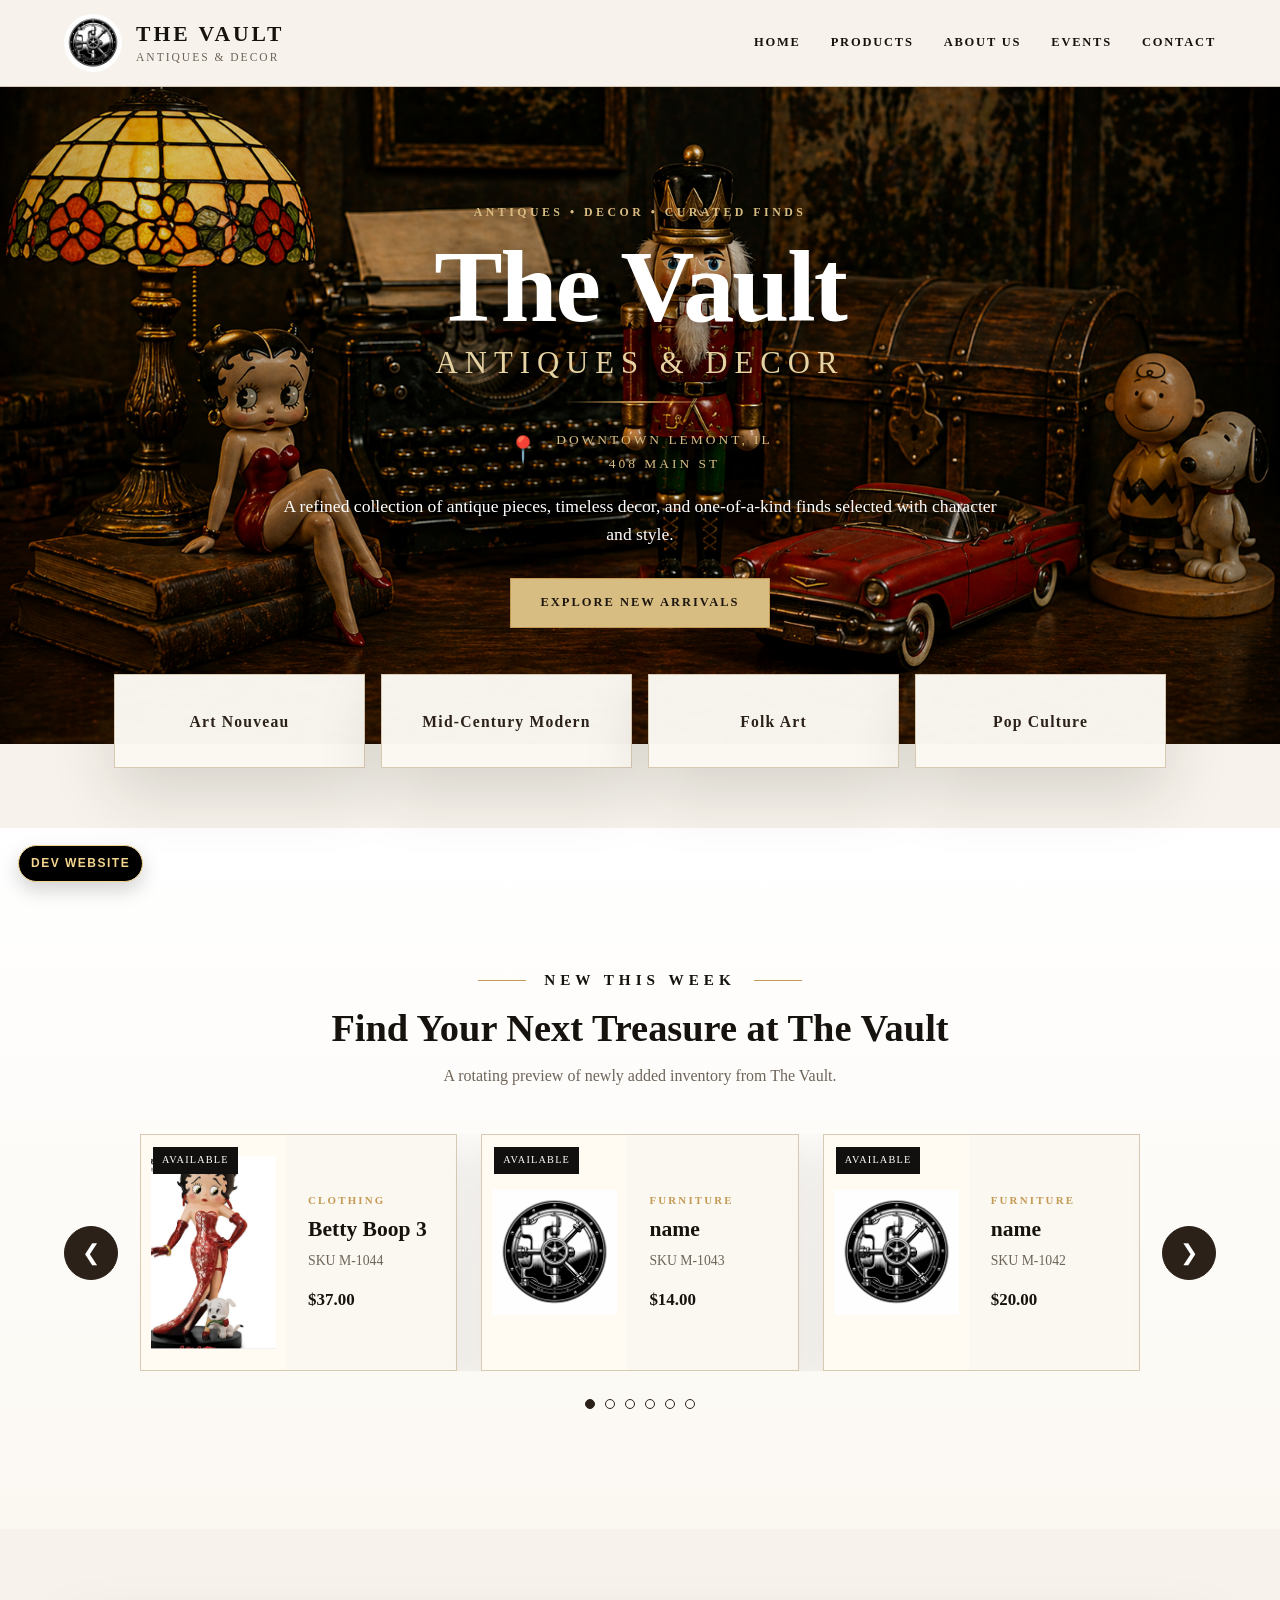
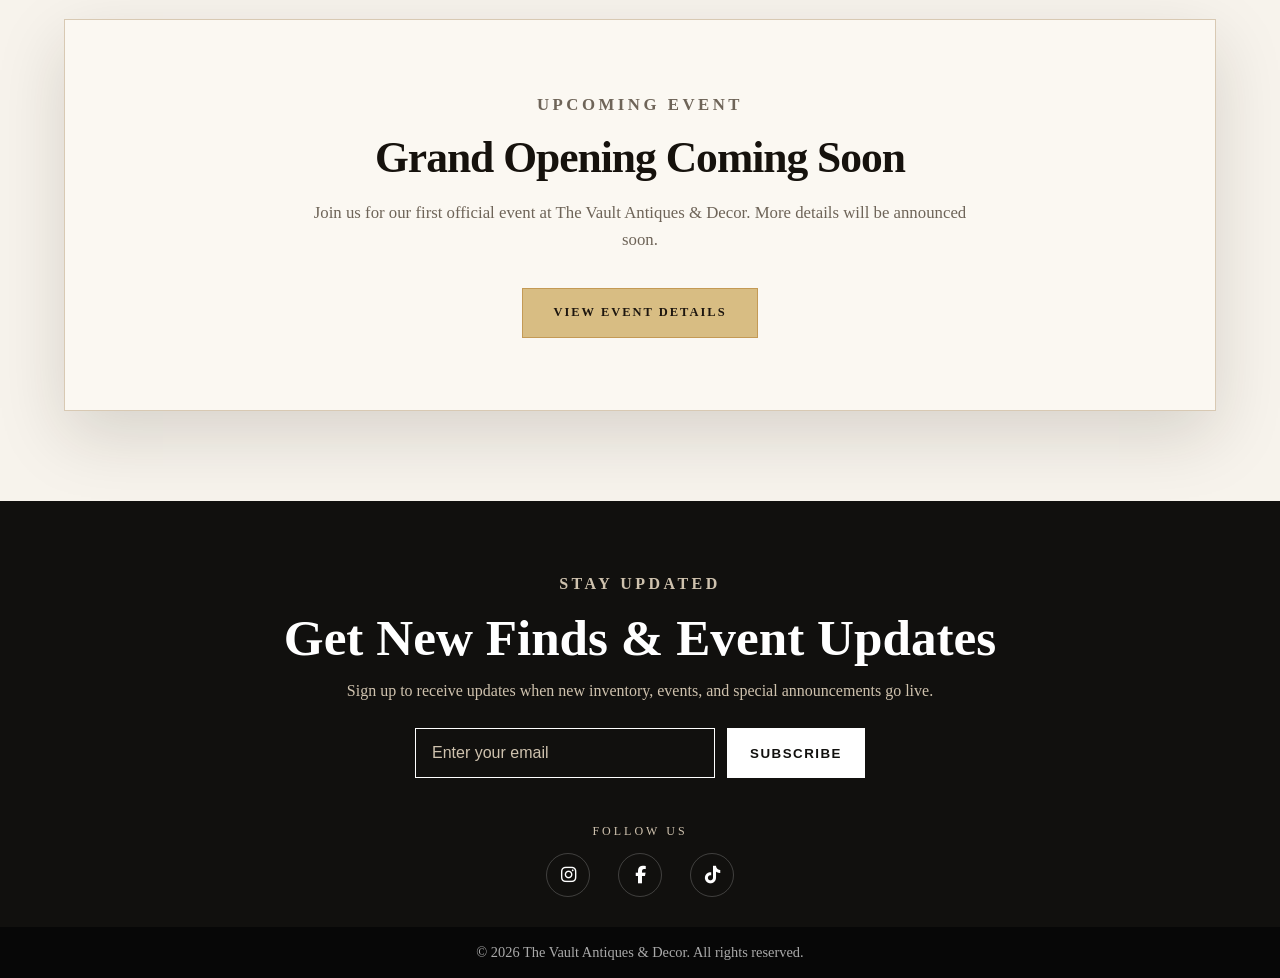
==== index.html @ 5ae84eb8 "Add inventory-powered homepage carousel" ====
<!DOCTYPE html>
<html lang="en">
<head>
  <meta charset="UTF-8" />
  <meta name="viewport" content="width=device-width, initial-scale=1.0" />

  <title>The Vault Antiques & Decor</title>

  <!-- Main stylesheet -->
  <link rel="stylesheet" href="styles.css" />
  <link rel="stylesheet" href="https://cdnjs.cloudflare.com/ajax/libs/font-awesome/6.5.0/css/all.min.css">
</head>

<body>

  <!-- =====================================================
       HEADER / TOP NAVIGATION
  ====================================================== -->
  <header class="site-header">
    <nav class="navbar">

      <a href="index.html" class="brand">
        <img src="images/vault-logo.png" alt="The Vault logo" class="brand-logo" />
        <div class="brand-text">
          <span>The Vault</span>
          <small>Antiques & Decor</small>
        </div>
      </a>

<ul class="nav-links">
  <li><a href="index.html">Home</a></li>
  <li><a href="products.html">Products</a></li>
  <li><a href="about.html">About Us</a></li>
  <li><a href="events.html">Events</a></li>
  <li><a href="contact.html">Contact</a></li>
</ul>

    </nav>
  </header>


  <main>


    <!-- =====================================================
         HERO / FRONT BANNER
         Background image should be saved as:
         images/hero-antique.jpg
    ====================================================== -->
    <section class="hero">
      <div class="hero-content">

        <p class="eyebrow">Antiques &bull; Decor &bull; Curated Finds</p>

        <!-- Kept to exactly two lines -->
      <h1 class="hero-title">
  <span class="line1">The Vault</span>
  <span class="line2">Antiques&nbsp;&amp;&nbsp;Decor</span>
</h1>
<div class="lux-divider">
  <span></span>
</div>

        <div class="gold-divider">
          <span></span>
          <div class="diamond">&#9671;</div>
          <span></span>
        </div>

      <a href="https://maps.google.com/?q=408+Main+St,+Lemont,+IL+60439" 
   target="_blank" 
   class="hero-location">

  <span class="pin" aria-hidden="true">&#128205;</span>

  <div>
    <p class="location-top">Downtown Lemont, IL</p>
    <p class="location-bottom">408 Main St</p>
  </div>

</a>

        <p class="hero-text">
          A refined collection of antique pieces, timeless decor, and one-of-a-kind finds selected with character and style.
        </p>

        <a href="#new-this-week" class="primary-btn">Explore New Arrivals</a>

      </div>
    </section>


    <!-- =====================================================
         CATEGORY PREVIEW STRIP
    ====================================================== -->
   <section class="category-strip">
  <article class="category-tile">
    <span>Art Nouveau</span>
  </article>

  <article class="category-tile">
    <span>Mid-Century Modern</span>
  </article>

  <article class="category-tile">
    <span>Folk Art</span>
  </article>

  <article class="category-tile">
    <span>Pop Culture</span>
  </article>
</section>


    <!-- =====================================================
         NEW THIS WEEK / HORIZONTAL CAROUSEL
         Loads from data/inventory.json exported by The Vault inventory system.
    ====================================================== -->
    <section id="new-this-week" class="carousel-section">

      <div class="section-heading">
        <div class="mini-divider">
          <span></span>
          <p>New This Week</p>
          <span></span>
        </div>

        <h2>Find Your Next Treasure at The Vault</h2>

        <p>
          A rotating preview of newly added inventory from The Vault.
        </p>
      </div>

      <div class="carousel-shell">

        <button class="carousel-arrow" id="prevItem" aria-label="Previous items">
          &#10094;
        </button>

        <div class="carousel-window">
          <div class="carousel-track" id="carouselTrack">
            <!-- Product cards are loaded from data/inventory.json by script.js -->
          </div>
        </div>

        <button class="carousel-arrow" id="nextItem" aria-label="Next items">
          &#10095;
        </button>

      </div>

      <div class="carousel-dots" id="carouselDots" aria-label="Carousel navigation"></div>

    </section>

<!-- =====================================================
     EVENTS SECTION
===================================================== -->
<section id="events" class="events-section">
  <div class="event-card">
    <p class="eyebrow">Upcoming Event</p>

    <h2>Grand Opening Coming Soon</h2>

    <p>
      Join us for our first official event at The Vault Antiques & Decor. More details will be announced soon.
    </p>

    <a href="events.html" class="secondary-btn">View Event Details</a>
  </div>
</section>


<!-- =====================================================
     SUBSCRIBE SECTION
===================================================== -->
<section id="subscribe" class="subscribe-section">
  <div class="subscribe-box">

    <p class="eyebrow">Stay Updated</p>

    <h2>Get New Finds & Event Updates</h2>

    <p>
      Sign up to receive updates when new inventory, events, and special announcements go live.
    </p>

    <form class="signup-form">
      <input type="email" placeholder="Enter your email" aria-label="Email address" />
      <button type="submit">Subscribe</button>
    </form>

    <!-- SOCIAL SECTION -->
   <div class="social-follow">
  <p class="social-label">Follow Us</p>

  <div class="social-links">
    <a href="#" aria-label="Instagram"><i class="fab fa-instagram"></i></a>
    <a href="#" aria-label="Facebook"><i class="fab fa-facebook-f"></i></a>
    <a href="#" aria-label="TikTok"><i class="fab fa-tiktok"></i></a>
  </div>
</div>

  </div>
</section>

</main>


<!-- =====================================================
     FOOTER
===================================================== -->
<footer class="site-footer">
  <p>&copy; 2026 The Vault Antiques & Decor. All rights reserved.</p>
</footer>


  <!-- Main carousel script -->
  <script src="script.js"></script>

</body>
</html>
---- styles.css ----
/* =========================================================
   THE VAULT ANTIQUES & DECOR
   MAIN WEBSITE STYLES

   File name must be:
   styles.css

   Required images:
   - images/hero-antique.jpg
   - images/vault-logo.png
========================================================= */

/* =========================================================
   1. GLOBAL RESET + BASE STYLES
========================================================= */

* {
  box-sizing: border-box;
  margin: 0;
  padding: 0;
}

html {
  scroll-behavior: smooth;
}

body {
  font-family: Georgia, "Times New Roman", serif;
  background: #f7f3ec;
  color: #16120d;
  line-height: 1.6;
}

a {
  color: inherit;
  text-decoration: none;
}

img {
  max-width: 100%;
  display: block;
}

/* =========================================================
   2. COLOR SYSTEM + REUSABLE STYLES
========================================================= */

:root {
  --cream: #f7f3ec;
  --soft-cream: #fbf8f2;
  --warm-white: #fffaf2;
  --dark: #11100e;
  --brown: #2b2119;
  --brown-soft: #3a2a1d;
  --gold: #c49a55;
  --muted-gold: #d8bd83;
  --light-gold: #e6d3a3;
  --border: #d8c9b3;
  --text-muted: #6e6458;
  --shadow-soft: 0 14px 35px rgba(34, 24, 15, 0.10);
  --shadow-luxury: 0 24px 65px rgba(34, 24, 15, 0.15);
  --section-padding: 104px 5%;
}

.eyebrow {
  text-transform: uppercase;
  letter-spacing: 3.5px;
  font-size: 0.74rem;
  color: var(--muted-gold);
  font-weight: 700;
}

.primary-btn,
.secondary-btn {
  display: inline-block;
  border: 1px solid var(--gold);
  background: var(--muted-gold);
  color: #1d160f;
  padding: 14px 30px;
  text-transform: uppercase;
  letter-spacing: 2px;
  font-size: 0.78rem;
  font-weight: 700;
  transition: background 0.25s ease, color 0.25s ease, transform 0.25s ease, box-shadow 0.25s ease;
}

.primary-btn:hover,
.secondary-btn:hover {
  background: transparent;
  color: var(--muted-gold);
  transform: translateY(-2px);
  box-shadow: 0 12px 28px rgba(0, 0, 0, 0.18);
}

/* =========================================================
   3. HEADER / NAVIGATION
========================================================= */

.site-header {
  position: sticky;
  top: 0;
  z-index: 100;
  background: rgba(247, 243, 236, 0.95);
  border-bottom: 1px solid var(--border);
  backdrop-filter: blur(10px);
}

.navbar {
  max-width: 1280px;
  margin: 0 auto;
  padding: 14px 5%;
  display: flex;
  align-items: center;
  justify-content: space-between;
  gap: 28px;
}

.brand {
  display: flex;
  align-items: center;
  gap: 14px;
}

.brand-logo {
  width: 58px;
  height: 58px;
  object-fit: contain;
  border-radius: 50%;
}

.brand-text {
  display: flex;
  flex-direction: column;
  line-height: 1.1;
  text-transform: uppercase;
}

.brand-text span {
  font-size: 1.35rem;
  letter-spacing: 3px;
  font-weight: 700;
}

.brand-text small {
  margin-top: 4px;
  font-size: 0.72rem;
  letter-spacing: 2px;
  color: var(--text-muted);
}

.nav-links {
  display: flex;
  align-items: center;
  gap: 30px;
  list-style: none;
  text-transform: uppercase;
  letter-spacing: 1.8px;
  font-size: 0.78rem;
  font-weight: 700;
}

.nav-links a {
  position: relative;
  padding-bottom: 6px;
}

.nav-links a::after {
  content: "";
  position: absolute;
  left: 0;
  bottom: 0;
  width: 0%;
  height: 2px;
  background: var(--gold);
  transition: width 0.25s ease;
}

.nav-links a:hover::after,
.nav-links .active-link::after {
  width: 100%;
}

/* =========================================================
   4. HERO / FRONT BANNER
========================================================= */

.hero {
  min-height: 640px;
  display: flex;
  align-items: center;
  justify-content: center;
  padding: 92px 6%;
  position: relative;
  text-align: center;
  overflow: hidden;
  background-image: url("images/hero-antique.jpg");
  background-size: cover;
  background-position: center;
}

.hero::before {
  content: "";
  position: absolute;
  inset: 0;
  background: radial-gradient(circle at center, rgba(0, 0, 0, 0.04), rgba(0, 0, 0, 0.22));
  pointer-events: none;
}

.hero::after {
  content: "";
  position: absolute;
  inset: -12px;
  background-image: inherit;
  background-size: cover;
  background-position: center;
  z-index: -1;
  animation: luxuryHeroZoom 18s ease-in-out infinite alternate;
}

.hero-content {
  position: relative;
  z-index: 2;
  max-width: 900px;
  margin: 0 auto;
  padding: 24px;
  animation: fadeUp 0.85s ease both;
}

.hero-title {
  text-align: center;
  color: #fff;
  line-height: 1;
  margin: 14px 0 0;
}

.hero-title .line1 {
  display: block;
  font-size: clamp(4rem, 8vw, 7.2rem);
  font-weight: 700;
  letter-spacing: -2px;
  text-shadow: 0 8px 30px rgba(0, 0, 0, 0.68);
}

.hero-title .line2 {
  display: block;
  margin-top: 10px;
  color: var(--light-gold);
  font-size: clamp(1.2rem, 2.4vw, 2rem);
  font-weight: 400;
  letter-spacing: 7px;
  text-transform: uppercase;
  white-space: nowrap;
  text-shadow: 0 6px 22px rgba(0, 0, 0, 0.65);
}

.lux-divider {
  width: 155px;
  margin: 22px auto 24px;
}

.lux-divider span {
  display: block;
  height: 2px;
  background: linear-gradient(to right, transparent, var(--gold), transparent);
}

.gold-divider {
  display: none;
}

.hero-location {
  display: inline-flex;
  align-items: center;
  justify-content: center;
  gap: 14px;
  margin-bottom: 18px;
  color: #fff;
  text-transform: uppercase;
  letter-spacing: 3px;
  text-shadow: 0 4px 18px rgba(0, 0, 0, 0.65);
}

.location-icon {
  color: var(--muted-gold);
  font-size: 1.7rem;
}

.hero-location strong {
  display: block;
  font-size: 1.02rem;
}

.hero-location p {
  color: var(--muted-gold);
  font-size: 0.84rem;
  margin-top: 2px;
}

.hero-text {
  max-width: 720px;
  margin: 18px auto 30px;
  color: #fff;
  font-size: 1.1rem;
  text-shadow: 0 4px 18px rgba(0, 0, 0, 0.72);
}
/* =========================================================
   HERO LOCATION (CLICKABLE)
========================================================= */

.hero-location {
  display: flex;
  align-items: center;
  justify-content: center;
  gap: 14px;
  margin-top: 18px;
  text-decoration: none;
}

.hero-location .pin {
  font-size: 1.6rem;
  transition: transform 0.25s ease;
}

.location-top {
  font-size: 0.8rem;
  letter-spacing: 3px;
  text-transform: uppercase;
  color: #fff;
}

.location-bottom {
  font-size: 1rem;
  letter-spacing: 3px;
  color: var(--gold);
}

/* subtle premium hover */
.hero-location:hover .pin {
  transform: scale(1.15);
}

.hero-location:hover .location-bottom {
  color: #fff;
}
/* =========================================================
   5. HOMEPAGE CATEGORY STRIP
========================================================= */

.category-strip {
  max-width: 1180px;
  margin: -70px auto 60px;
  position: relative;
  z-index: 5;
  padding: 0 5%;
  display: grid;
  grid-template-columns: repeat(4, 1fr);
  gap: 16px;
}

.category-tile {
  min-height: 94px;
  padding: 18px;
  background: rgba(251, 248, 242, 0.98);
  border: 1px solid var(--border);
  box-shadow: var(--shadow-luxury);
  display: flex;
  align-items: center;
  justify-content: center;
  transition: transform 0.25s ease, box-shadow 0.25s ease, border-color 0.25s ease;
}

.category-tile:hover {
  transform: translateY(-5px);
  box-shadow: 0 30px 70px rgba(34, 24, 15, 0.18);
  border-color: var(--gold);
}

.category-tile span {
  color: var(--brown);
  text-transform: none;
  letter-spacing: 1.2px;
  font-size: 0.98rem;
  font-weight: 700;
  text-align: center;
}

/* =========================================================
   6. SECTION HEADINGS
========================================================= */

.section-heading {
  max-width: 820px;
  margin: 0 auto 46px;
  text-align: center;
}

.section-heading h2 {
  font-size: clamp(2rem, 3vw, 3rem);
  line-height: 1.1;
  margin: 14px 0;
  white-space: nowrap;
}

.subscribe-box h2 {
  font-size: clamp(2.2rem, 4vw, 3.6rem);
  line-height: 1.05;
  margin: 14px 0;
}

.section-heading > p,
.event-card > p,
.subscribe-box > p {
  color: var(--text-muted);
  font-size: 1rem;
}

.mini-divider {
  display: flex;
  align-items: center;
  justify-content: center;
  gap: 18px;
  margin-bottom: 8px;
}

.mini-divider span {
  width: 48px;
  height: 1px;
  background: var(--gold);
}

.mini-divider p {
  text-transform: uppercase;
  letter-spacing: 5px;
  font-size: 0.95rem;
  font-weight: 700;
}

/* =========================================================
   7. HOMEPAGE NEW THIS WEEK CAROUSEL
========================================================= */

.carousel-section {
  padding: 140px 5% 120px;
  background: linear-gradient(180deg, #fff 0%, var(--soft-cream) 100%);
}

.carousel-shell {
  max-width: 1240px;
  margin: 0 auto;
  display: grid;
  grid-template-columns: 54px minmax(0, 1fr) 54px;
  align-items: center;
  gap: 22px;
}

.carousel-window {
  overflow: hidden;
}

.carousel-track {
  display: flex;
  gap: 24px;
  transition: transform 0.45s ease;
}

.product-card {
  min-width: calc((100% - 48px) / 3);
  display: grid;
  grid-template-columns: 46% 54%;
  background: var(--soft-cream);
  border: 1px solid var(--border);
  box-shadow: var(--shadow-soft);
  overflow: hidden;
  transition: transform 0.25s ease, box-shadow 0.25s ease, border-color 0.25s ease;
}

.product-card:hover {
  transform: translateY(-5px);
  box-shadow: var(--shadow-luxury);
  border-color: var(--gold);
}

.product-image {
  position: relative;
  min-height: 215px;
  background: #e7ded0;
  overflow: hidden;
}

.product-image img {
  width: 100%;
  height: 100%;
  object-fit: cover;
  transition: transform 0.45s ease;
}

.product-card:hover .product-image img {
  transform: scale(1.045);
}

.status-pill {
  position: absolute;
  top: 12px;
  left: 12px;
  background: var(--dark);
  color: #fff;
  padding: 5px 9px;
  font-size: 0.64rem;
  text-transform: uppercase;
  letter-spacing: 1.2px;
}

.status-pill.sold {
  background: #7d1f1f;
}

.product-info {
  padding: 22px;
  display: flex;
  flex-direction: column;
  justify-content: center;
}

.product-category {
  color: var(--gold);
  text-transform: uppercase;
  letter-spacing: 2.2px;
  font-size: 0.68rem;
  font-weight: 700;
  margin-bottom: 8px;
}

.product-info h3 {
  font-size: 1.35rem;
  line-height: 1.18;
  margin-bottom: 8px;
}

.product-date {
  color: var(--text-muted);
  font-size: 0.86rem;
  margin-bottom: 14px;
}

.product-price {
  font-size: 1.06rem;
  font-weight: 700;
}

.carousel-arrow {
  width: 54px;
  height: 54px;
  border-radius: 50%;
  border: 1px solid var(--brown);
  background: var(--brown);
  color: #fff;
  font-size: 1.4rem;
  cursor: pointer;
  transition: background 0.25s ease, color 0.25s ease, transform 0.25s ease;
}

.carousel-arrow:hover {
  background: transparent;
  color: var(--brown);
  transform: scale(1.04);
}

.carousel-dots {
  margin-top: 28px;
  display: flex;
  justify-content: center;
  gap: 10px;
}

.carousel-dot {
  width: 10px;
  height: 10px;
  border: 1px solid var(--brown);
  border-radius: 50%;
  background: transparent;
  cursor: pointer;
}

.carousel-dot.active {
  background: var(--brown);
}

/* =========================================================
   8. EVENTS SECTION
========================================================= */

.events-section {
  padding: 90px 5%;
  background: var(--cream);
}

.event-card {
  max-width: 1280px;
  margin: 0 auto;
  padding: 72px 8%;
  background: var(--soft-cream);
  border: 1px solid var(--border);
  box-shadow: var(--shadow-luxury);
  text-align: center;
}

.event-card h2 {
  max-width: none;
  margin: 16px auto 20px;
  font-size: clamp(2.4rem, 3.4vw, 4rem);
  line-height: 1.05;
  letter-spacing: -1px;
  white-space: nowrap;
}

.event-card p {
  max-width: 680px;
  margin: 0 auto;
  color: var(--text-muted);
  font-size: 1.05rem;
}

.event-card .secondary-btn {
  margin-top: 34px;
}

/* =========================================================
   9. SUBSCRIBE SECTION
========================================================= */

.subscribe-section {
  padding: 70px 5% 30px;
  background: var(--dark);
  color: #fff;
  text-align: center;
}

.subscribe-box {
  max-width: 900px;
  margin: 0 auto;
}

.subscribe-box .eyebrow,
.subscribe-box p {
  color: #cfc2ae;
}

.signup-form {
  margin-top: 24px;
  display: flex;
  justify-content: center;
  gap: 12px;
}

.signup-form input {
  min-width: 300px;
  padding: 15px 16px;
  border: 1px solid #fff;
  background: transparent;
  color: #fff;
  font-size: 1rem;
}

.signup-form input::placeholder {
  color: #cfc2ae;
}

.signup-form button {
  border: 1px solid #fff;
  background: #fff;
  color: var(--dark);
  padding: 15px 22px;
  text-transform: uppercase;
  letter-spacing: 1.5px;
  font-weight: 700;
  cursor: pointer;
  transition: background 0.25s ease, color 0.25s ease, transform 0.25s ease;
}

.signup-form button:hover {
  background: transparent;
  color: #fff;
  transform: translateY(-2px);
}

/* =========================================================
   10. SOCIAL FOLLOW SECTION
========================================================= */

.social-follow {
  margin-top: 28px;
  padding-top: 16px;
}

.social-label {
  text-transform: uppercase;
  letter-spacing: 3px;
  font-size: 0.75rem;
  color: #cfc2ae;
  margin-bottom: 12px;
}

.social-links {
  display: flex;
  justify-content: center;
  gap: 28px;
}

.social-links a {
  width: 44px;
  height: 44px;
  border: 1px solid rgba(255,255,255,0.2);
  border-radius: 50%;
  display: flex;
  align-items: center;
  justify-content: center;
  color: #fff;
  font-size: 1.1rem;
  transition: all 0.3s ease;
}

.social-links a:hover {
  border-color: var(--gold);
  color: var(--muted-gold);
  transform: translateY(-3px);
  box-shadow: 0 8px 20px rgba(0,0,0,0.3);
}

/* =========================================================
   11. FOOTER
========================================================= */

.site-footer {
  padding: 14px 5%;
  background: #070707;
  color: #aaa;
  text-align: center;
  font-size: 0.9rem;
}

/* =========================================================
   12. CONTACT PAGE
========================================================= */

.contact-section {
  max-width: 800px;
  margin: 0 auto;
  padding: 100px 5%;
  text-align: center;
}

.contact-section h1 {
  margin-bottom: 20px;
}

/* =========================================================
   13. PRODUCTS PAGE - HERO
========================================================= */

.products-hero {
  max-width: 1100px;
  margin: 0 auto;
  padding: 80px 5% 30px;
  text-align: center;
}

.products-hero h1 {
  font-size: clamp(2.8rem, 4vw, 4.5rem);
}

.products-hero p {
  color: var(--text-muted);
  margin-top: 10px;
}

/* =========================================================
   14. PRODUCTS PAGE - SIDEBAR + RESULTS LAYOUT
========================================================= */

.products-shop-layout {
  max-width: 1320px;
  margin: 0 auto;
  padding: 34px 5% 105px;
  display: grid;
  grid-template-columns: 280px minmax(0, 1fr);
  gap: 58px;
  align-items: start;
}

.products-sidebar {
  position: sticky;
  top: 116px;
}

.filter-panel {
  background: var(--soft-cream);
  border: 1px solid var(--border);
  border-top: 4px solid var(--gold);
  box-shadow: var(--shadow-soft);
  padding: 30px 30px 34px;
}

.filter-panel h2 {
  font-size: 1.6rem;
  letter-spacing: -0.5px;
  margin-bottom: 30px;
}

.filter-group {
  border-top: 1px solid var(--border);
  padding-top: 24px;
  margin-top: 24px;
  display: flex;
  flex-direction: column;
  gap: 11px;
}

.filter-group:first-of-type {
  border-top: none;
  padding-top: 0;
  margin-top: 0;
}

.filter-group h3 {
  font-size: 0.82rem;
  text-transform: uppercase;
  letter-spacing: 2px;
  margin-bottom: 14px;
  color: var(--gold);
}

.checkbox-list {
  display: flex;
  flex-direction: column;
  gap: 10px;
}

.filter-group label {
  font-size: 0.92rem;
  line-height: 1.35;
  color: var(--brown);
  cursor: pointer;
  display: flex;
  align-items: center;
  gap: 9px;
  padding: 3px 0;
  transition: color 0.2s ease, transform 0.2s ease;
}

.filter-group label:hover {
  color: var(--gold);
  transform: translateX(3px);
}

.filter-group input[type="checkbox"] {
  accent-color: var(--brown);
}

.products-results-header {
  margin-bottom: 34px;
}

.products-results-header h2 {
  font-size: clamp(2rem, 3vw, 3.2rem);
  line-height: 1.05;
}

/* =========================================================
   15. PRODUCTS PAGE - CATALOG CARDS
========================================================= */

.products-results .products-grid {
  max-width: none;
  margin: 0;
  padding: 0;
  display: grid;
  grid-template-columns: repeat(3, minmax(0, 1fr));
  gap: 30px;
  align-items: start;
}

.catalog-card {
  background: var(--warm-white);
  border: 1px solid var(--border);
  box-shadow: var(--shadow-soft);
  overflow: hidden;
  height: auto;
  min-height: 0;
  align-self: start;
  transition: transform 0.25s ease, box-shadow 0.25s ease, border-color 0.25s ease;
}

.catalog-card:hover {
  transform: translateY(-5px);
  box-shadow: var(--shadow-luxury);
  border-color: var(--gold);
}

.catalog-card img {
  width: 100%;
  height: 260px;
  object-fit: contain;
  object-position: center;
  background: #fffaf2;
}

.catalog-card-content {
  padding: 18px 20px 20px;
}

.catalog-category {
  color: var(--gold);
  text-transform: uppercase;
  letter-spacing: 2px;
  font-size: 0.68rem;
  font-weight: 700;
  margin-bottom: 8px;
}

.catalog-card h3 {
  font-size: 1.2rem;
  line-height: 1.15;
  margin-bottom: 8px;
}

.catalog-condition {
  color: var(--text-muted);
  font-size: 0.88rem;
  margin-bottom: 6px;
}

.catalog-price {
  margin-top: 6px;
  font-size: 1rem;
  font-weight: 700;
}
.catalog-card {
  display: flex;
  flex-direction: column;
  height: 100%;
}

.catalog-card img {
  width: 100%;
  height: 260px;
  object-fit: contain;
  object-position: center;
  background: #fffaf2;
  padding: 10px;
}

.catalog-card-content {
  display: flex;
  flex-direction: column;
  flex-grow: 1;
}
/* =========================================================
   16. PRODUCTS PAGE - PAGINATION
========================================================= */

.product-pagination {
  margin-top: 52px;
  margin-bottom: 10px;
  display: flex;
  justify-content: center;
  align-items: center;
  gap: 10px;
}

.pagination-btn,
.pagination-number {
  border: 1px solid var(--border);
  background: var(--soft-cream);
  color: var(--brown);
  padding: 11px 15px;
  cursor: pointer;
  font-size: 0.78rem;
  letter-spacing: 1px;
  text-transform: uppercase;
  transition: 0.25s ease;
}

.pagination-number {
  min-width: 42px;
}

.pagination-btn:hover,
.pagination-number:hover,
.pagination-number.active {
  background: var(--brown);
  color: #fff;
  border-color: var(--brown);
}

/* =========================================================
   17. ANIMATIONS
========================================================= */

@keyframes fadeUp {
  from {
    opacity: 0;
    transform: translateY(18px);
  }
  to {
    opacity: 1;
    transform: translateY(0);
  }
}

@keyframes luxuryHeroZoom {
  from {
    transform: scale(1);
  }
  to {
    transform: scale(1.035);
  }
}

/* =========================================================
   18. RESPONSIVE DESIGN
========================================================= */

@media (max-width: 1050px) {
  .product-card {
    min-width: calc((100% - 24px) / 2);
  }

  .nav-links {
    gap: 20px;
  }

  .products-results .products-grid {
    grid-template-columns: repeat(2, minmax(0, 1fr));
  }
}

@media (max-width: 900px) {
  .products-shop-layout {
    grid-template-columns: 1fr;
  }

  .products-sidebar {
    position: static;
  }
}

@media (max-width: 820px) {
  .navbar {
    flex-direction: column;
  }

  .nav-links {
    justify-content: center;
    flex-wrap: wrap;
  }

  .hero {
    min-height: 580px;
    padding: 76px 5%;
  }

  .hero-title .line1 {
    font-size: clamp(3.4rem, 11vw, 5.5rem);
  }

  .hero-title .line2 {
    font-size: clamp(1rem, 3.2vw, 1.5rem);
    letter-spacing: 4px;
  }

  .category-strip {
    grid-template-columns: repeat(2, 1fr);
    margin-top: -38px;
  }

  .carousel-shell {
    grid-template-columns: 1fr;
  }

  .carousel-arrow {
    margin: 0 auto;
  }

  .product-card {
    min-width: 100%;
  }

  .signup-form {
    flex-direction: column;
  }

  .signup-form input,
  .signup-form button {
    width: 100%;
  }

  .event-card h2,
  .event-card p {
    padding: 0 28px;
  }
}

@media (max-width: 620px) {
  .products-results .products-grid {
    grid-template-columns: 1fr;
  }
}

@media (max-width: 560px) {
  .brand-text span {
    font-size: 1.05rem;
  }

  .brand-logo {
    width: 48px;
    height: 48px;
  }

  .hero {
    min-height: 540px;
  }

  .hero-title .line1 {
    font-size: clamp(3rem, 15vw, 4.4rem);
    letter-spacing: -1px;
  }

  .hero-title .line2 {
    font-size: 0.98rem;
    letter-spacing: 2.8px;
  }

  .hero-location {
    flex-direction: column;
    gap: 6px;
  }

  .category-strip {
    grid-template-columns: 1fr;
  }

  .product-card {
    grid-template-columns: 1fr;
  }

  .product-image {
    min-height: 230px;
  }
}/* =========================================================
   PRODUCTS PAGE FINAL POLISH
========================================================= */

.products-results .products-grid {
  flex: 0 0 auto;
  align-items: start;
}

.catalog-link {
  color: inherit;
  text-decoration: none;
  display: block;
}

.catalog-card {
  cursor: pointer;
}

.catalog-card img {
  aspect-ratio: 4 / 3;
  height: auto;
  object-fit: cover;
  transition: transform 0.4s ease;
}

.catalog-card:hover {
  transform: translateY(-6px) scale(1.01);
}

.catalog-card:hover img {
  transform: scale(1.05);
}

.catalog-card-content {
  padding: 14px 18px 16px;
}

.catalog-card h3 {
  font-size: 1.1rem;
  line-height: 1.12;
  margin-bottom: 6px;
}

.catalog-category {
  font-size: 0.62rem;
  margin-bottom: 6px;
}

.catalog-condition {
  font-size: 0.82rem;
  margin-bottom: 4px;
}

.catalog-price {
  font-size: 0.95rem;
  margin-top: 4px;
}

.products-shop-layout {
  padding-bottom: 40px;
}

.product-pagination {
  margin: 20px auto 80px;
}

.results-count {
  font-size: 0.85rem;
  color: var(--text-muted);
  margin-top: 10px;
}

.filter-group label:has(input:checked) {
  color: var(--gold);
  font-weight: 700;
}
/* =========================================================
   CONTACT PAGE
========================================================= */

.contact-grid {
  display: grid;
  grid-template-columns: 1fr 1fr;
  gap: 60px;
  max-width: 1000px;
  margin: 0 auto;
}

.contact-info h2,
.contact-form h2 {
  margin-bottom: 20px;
}

.contact-info p {
  margin-bottom: 20px;
  line-height: 1.5;
}

.contact-form form {
  display: flex;
  flex-direction: column;
  gap: 14px;
}

.contact-form input,
.contact-form textarea {
  padding: 14px;
  border: 1px solid var(--border);
  font-family: inherit;
}

.contact-form button {
  padding: 14px;
  border: none;
  background: var(--brown);
  color: #fff;
  cursor: pointer;
  text-transform: uppercase;
  letter-spacing: 1px;
}

.contact-form button:hover {
  background: #000;
}

@media (max-width: 800px) {
  .contact-grid {
    grid-template-columns: 1fr;
  }
}
/* =========================================================
   ABOUT PAGE
========================================================= */

.about-story-section {
  padding: 40px 5% 90px;
}

.about-story-card {
  max-width: 1180px;
  margin: 0 auto;
  background: var(--soft-cream);
  border: 1px solid var(--border);
  box-shadow: var(--shadow-luxury);
  padding: 48px;
  overflow: hidden;
}

.about-family-photo {
  width: 42%;
  max-width: 460px;
  float: left;
  margin: 0 42px 24px 0;
  border: 1px solid var(--border);
  box-shadow: var(--shadow-soft);
}

.about-story-text h2 {
  font-size: clamp(2rem, 3vw, 3.4rem);
  line-height: 1.05;
  margin: 14px 0 22px;
}

.about-story-text p {
  color: var(--text-muted);
  margin-bottom: 18px;
}

.about-story-text strong {
  color: var(--brown);
}

.about-values-section {
  padding: 20px 5% 90px;
}

.about-values-grid {
  max-width: 1180px;
  margin: 0 auto;
  display: grid;
  grid-template-columns: repeat(3, 1fr);
  gap: 26px;
}

.about-value-card {
  background: var(--warm-white);
  border: 1px solid var(--border);
  box-shadow: var(--shadow-soft);
  padding: 34px;
}

.about-value-card h3 {
  font-size: 1.45rem;
  margin-bottom: 12px;
}

.about-value-card p {
  color: var(--text-muted);
}

.about-experience-section {
  padding: 20px 5% 100px;
}

.about-experience-box {
  max-width: 980px;
  margin: 0 auto;
  padding: 64px 7%;
  background: var(--dark);
  color: #fff;
  text-align: center;
  box-shadow: var(--shadow-luxury);
}

.about-experience-box p {
  color: #cfc2ae;
  max-width: 720px;
  margin: 0 auto 26px;
}

.about-experience-box h2 {
  font-size: clamp(2.2rem, 4vw, 3.8rem);
  line-height: 1.05;
  margin: 14px 0 22px;
}

/* ABOUT PAGE MOBILE */
@media (max-width: 820px) {
  .about-family-photo {
    float: none;
    width: 100%;
    max-width: none;
    margin: 0 0 28px;
  }

  .about-story-card {
    padding: 30px;
  }

  .about-values-grid {
    grid-template-columns: 1fr;
  }
}
/* =========================================================
   EVENTS PAGE
========================================================= */

.events-page-hero {
  position: relative;
  overflow: hidden;
  padding: 115px 5% 105px;
  text-align: center;
  background: var(--dark);
  color: #fff;
}

/* Subtle premium balloon-style background */
.events-page-hero::before {
  content: "";
  position: absolute;
  inset: 0;

  background:
    radial-gradient(circle at 20% 30%, rgba(212,175,55,0.25) 0 50px, transparent 51px),
    radial-gradient(circle at 35% 65%, rgba(255,255,255,0.18) 0 65px, transparent 66px),
    radial-gradient(circle at 75% 35%, rgba(212,175,55,0.22) 0 55px, transparent 56px),
    radial-gradient(circle at 85% 70%, rgba(255,255,255,0.12) 0 70px, transparent 71px);

  opacity: 0.6;
}
.events-page-hero::after {
  content: "";
  position: absolute;
  inset: 0;
  background: linear-gradient(rgba(17,16,14,0.25), rgba(17,16,14,0.72));
}

.events-hero-content {
  position: relative;
  z-index: 2;
  max-width: 820px;
  margin: 0 auto;
}

.events-hero-content h1 {
  font-size: clamp(3.2rem, 7vw, 6.8rem);
  line-height: 0.95;
  margin: 14px 0;
}

.events-hero-date {
  color: var(--muted-gold);
  text-transform: uppercase;
  letter-spacing: 4px;
  font-weight: 700;
  margin-bottom: 18px;
}

.events-hero-content > p:last-child {
  color: #d8d0c4;
  max-width: 650px;
  margin: 0 auto;
}


/* FEATURED EVENT */

.featured-event-section {
  padding: 90px 5%;
}

.featured-event-card {
  max-width: 1180px;
  margin: 0 auto;
  padding: 56px;
  background: var(--soft-cream);
  border: 1px solid var(--border);
  box-shadow: var(--shadow-luxury);

  display: grid;
  grid-template-columns: 1.3fr 0.7fr;
  gap: 54px;
  align-items: center;
}

.featured-event-card h2 {
  font-size: clamp(2.4rem, 4vw, 4.4rem);
  line-height: 1.05;
  margin: 12px 0 22px;
}

.featured-event-card p {
  color: var(--text-muted);
}

.event-details-box {
  border-left: 1px solid var(--border);
  padding-left: 34px;
}

.event-details-box p {
  margin-bottom: 22px;
}

.event-details-box strong {
  color: var(--brown);
  text-transform: uppercase;
  letter-spacing: 2px;
  font-size: 0.78rem;
}


/* UPCOMING EVENTS */

.upcoming-events-section {
  padding: 40px 5% 90px;
}

.events-grid {
  max-width: 1180px;
  margin: 0 auto;

  display: grid;
  grid-template-columns: repeat(4, 1fr);
  gap: 24px;
}

.event-preview-card {
  background: var(--warm-white);
  border: 1px solid var(--border);
  box-shadow: var(--shadow-soft);
  padding: 30px;
  min-height: 260px;

  transition:
    transform 0.25s ease,
    box-shadow 0.25s ease,
    border-color 0.25s ease;
}

.event-preview-card:hover {
  transform: translateY(-5px);
  box-shadow: var(--shadow-luxury);
  border-color: var(--gold);
}

.event-tag {
  color: var(--gold);
  text-transform: uppercase;
  letter-spacing: 2px;
  font-size: 0.68rem;
  font-weight: 700;
  margin-bottom: 14px;
}

.event-preview-card h3 {
  font-size: 1.35rem;
  line-height: 1.18;
  margin-bottom: 14px;
}

.event-preview-card p {
  color: var(--text-muted);
}


/* EVENTS CTA */

.events-cta-section {
  padding: 20px 5% 100px;
}

.events-cta-box {
  max-width: 980px;
  margin: 0 auto;
  padding: 64px 7%;
  background: var(--dark);
  color: #fff;
  text-align: center;
  box-shadow: var(--shadow-luxury);
}

.events-cta-box h2 {
  font-size: clamp(2.2rem, 4vw, 3.8rem);
  line-height: 1.05;
  margin: 14px 0 22px;
}

.events-cta-box p {
  color: #cfc2ae;
  max-width: 700px;
  margin: 0 auto 28px;
}


/* EVENTS PAGE MOBILE */

@media (max-width: 1000px) {
  .events-grid {
    grid-template-columns: repeat(2, 1fr);
  }

  .featured-event-card {
    grid-template-columns: 1fr;
  }

  .event-details-box {
    border-left: none;
    border-top: 1px solid var(--border);
    padding-left: 0;
    padding-top: 28px;
  }
}

@media (max-width: 620px) {
  .events-grid {
    grid-template-columns: 1fr;
  }

  .featured-event-card {
    padding: 34px;
  }

  .events-page-hero {
    padding: 90px 5%;
  }
}/* =========================================================
   CONTACT PAGE SUBSCRIBE (LIGHT / LUXURY STYLE)
========================================================= */

.contact-subscribe {
  padding: 80px 20px 90px;
  background-color: #f8f6f2;
  text-align: center;
}

.contact-subscribe-inner {
  max-width: 520px;
  margin: 0 auto;
}

.contact-subscribe h2 {
  font-size: 1.8rem;
  margin: 10px 0 14px;
}

.contact-subscribe-text {
  font-size: 0.95rem;
  color: var(--text-muted);
  margin-bottom: 24px;
}

.contact-subscribe-form {
  display: flex;
  justify-content: center;
  gap: 10px;
}

.contact-subscribe-form input {
  padding: 12px 14px;
  width: 240px;
  border: 1px solid var(--border);
  font-family: inherit;
}

.contact-subscribe-form button {
  padding: 12px 20px;
  background: black;
  color: white;
  border: none;
  cursor: pointer;
  transition: 0.3s ease;
}

.contact-subscribe-form button:hover {
  background: var(--gold);
}
/* =========================================================
   EVENTS PAGE FINAL LUXURY UPGRADES
========================================================= */

/* Stronger balloon movement */
.events-page-hero::before {
  animation: subtleBalloonFloat 6s ease-in-out infinite alternate;
}
.events-page-hero::before {
  filter: blur(2px);
}
.events-hero-content {
  animation: fadeUp 0.9s ease both;
}
@keyframes subtleBalloonFloat {
  from {
    transform: translateY(0) scale(1);
  }

  to {
    transform: translateY(-24px) scale(1.04);
  }
}
.events-page-hero::before {
  z-index: 1;
}

.events-page-hero::after {
  z-index: 0;
}

.events-hero-content {
  z-index: 2;
}
/* Thin luxury divider under Grand Opening */
.events-hero-content h1::after {
  content: "";
  display: block;
  width: 140px;
  height: 2px;
  margin: 24px auto 0;
  background: linear-gradient(to right, transparent, var(--gold), transparent);
}

/* More premium featured event card hover */
.featured-event-card {
  transition: transform 0.3s ease, box-shadow 0.3s ease;
}

.featured-event-card:hover {
  transform: translateY(-4px);
  box-shadow: 0 30px 75px rgba(34, 24, 15, 0.18);
}

/* Softer upcoming event card feel */
.event-preview-card {
  position: relative;
  overflow: hidden;
}

.event-preview-card::before {
  content: "";
  position: absolute;
  top: 0;
  left: 0;
  width: 100%;
  height: 4px;
  background: var(--gold);
  opacity: 0.75;
}

.event-preview-card:hover {
  transform: translateY(-6px);
}

/* CTA button polish */
.events-cta-box .secondary-btn {
  margin-top: 10px;
}
.event-preview-card {
  cursor: default;
}

.event-preview-card:hover h3 {
  color: var(--gold);
}
/* =========================================================
   EVENTS PAGE DATE STYLE
========================================================= */

.event-date {
  color: var(--gold);
  font-size: 0.82rem;
  font-weight: 700;
  text-transform: uppercase;
  letter-spacing: 1.5px;
  margin-bottom: 12px;
}
.event-tag {
  font-size: 0.7rem;
  letter-spacing: 2px;
  text-transform: uppercase;
  color: var(--gold);
  margin-bottom: 8px;
}
body::before {
  content: "DEV WEBSITE";
  position: fixed;
  left: 18px;
  bottom: 18px;
  z-index: 9999;
  background: #000;
  color: #f4d58d;
  border: 1px solid #f4d58d;
  padding: 8px 12px;
  font-size: 12px;
  font-weight: 800;
  letter-spacing: 1.5px;
  border-radius: 999px;
  font-family: Arial, sans-serif;
  box-shadow: 0 8px 20px rgba(0,0,0,0.18);
}

/* =========================================================
   HOMEPAGE INVENTORY CAROUSEL + MOBILE POLISH
========================================================= */

.product-image img {
  object-fit: contain;
  background: #fffaf2;
  padding: 10px;
}

.empty-carousel-card {
  min-height: 220px;
  grid-template-columns: 1fr;
}

.empty-carousel-card .product-info {
  align-items: center;
  text-align: center;
}

.carousel-arrow:disabled {
  opacity: 0.45;
  cursor: not-allowed;
}

@media (max-width: 900px) {
  .section-heading h2,
  .event-card h2 {
    white-space: normal;
  }

  .products-shop-layout {
    gap: 30px;
    padding-top: 20px;
  }

  .filter-panel {
    padding: 24px;
  }
}

@media (max-width: 760px) {
  .navbar {
    align-items: stretch;
    gap: 14px;
  }

  .brand {
    justify-content: center;
  }

  .nav-links {
    gap: 10px 16px;
    font-size: 0.72rem;
    letter-spacing: 1.2px;
  }

  .hero {
    min-height: 520px;
    padding: 58px 5%;
  }

  .hero-content {
    padding: 10px;
  }

  .hero-title .line2 {
    white-space: normal;
  }

  .hero-text {
    font-size: 1rem;
  }

  .primary-btn,
  .secondary-btn {
    width: 100%;
    max-width: 320px;
    text-align: center;
    padding: 13px 18px;
    letter-spacing: 1.4px;
  }

  .category-strip {
    gap: 12px;
    margin-bottom: 40px;
  }

  .carousel-section {
    padding: 86px 5% 78px;
  }

  .carousel-shell {
    gap: 16px;
  }

  .carousel-window {
    order: 1;
  }

  .carousel-arrow {
    order: 2;
    display: inline-flex;
    align-items: center;
    justify-content: center;
  }

  .product-card {
    min-width: 100%;
    grid-template-columns: 1fr;
  }

  .product-image {
    min-height: 0;
    height: 300px;
  }

  .product-info {
    padding: 20px;
  }

  .products-hero {
    padding-top: 56px;
  }

  .products-results-header {
    margin-bottom: 22px;
  }

  .catalog-card img {
    object-fit: contain;
  }

  body::before {
    left: auto;
    right: 10px;
    bottom: 10px;
    padding: 5px 8px;
    font-size: 9px;
    letter-spacing: 1px;
  }
}

@media (max-width: 430px) {
  .product-image {
    height: 255px;
  }

  .product-image img {
    padding: 18px;
  }

  .status-pill {
    top: 10px;
    left: 10px;
    max-width: calc(100% - 20px);
    font-size: 0.58rem;
    line-height: 1.25;
  }

  .product-info h3 {
    font-size: 1.55rem;
  }

  .product-category {
    letter-spacing: 2px;
    overflow-wrap: anywhere;
  }
}
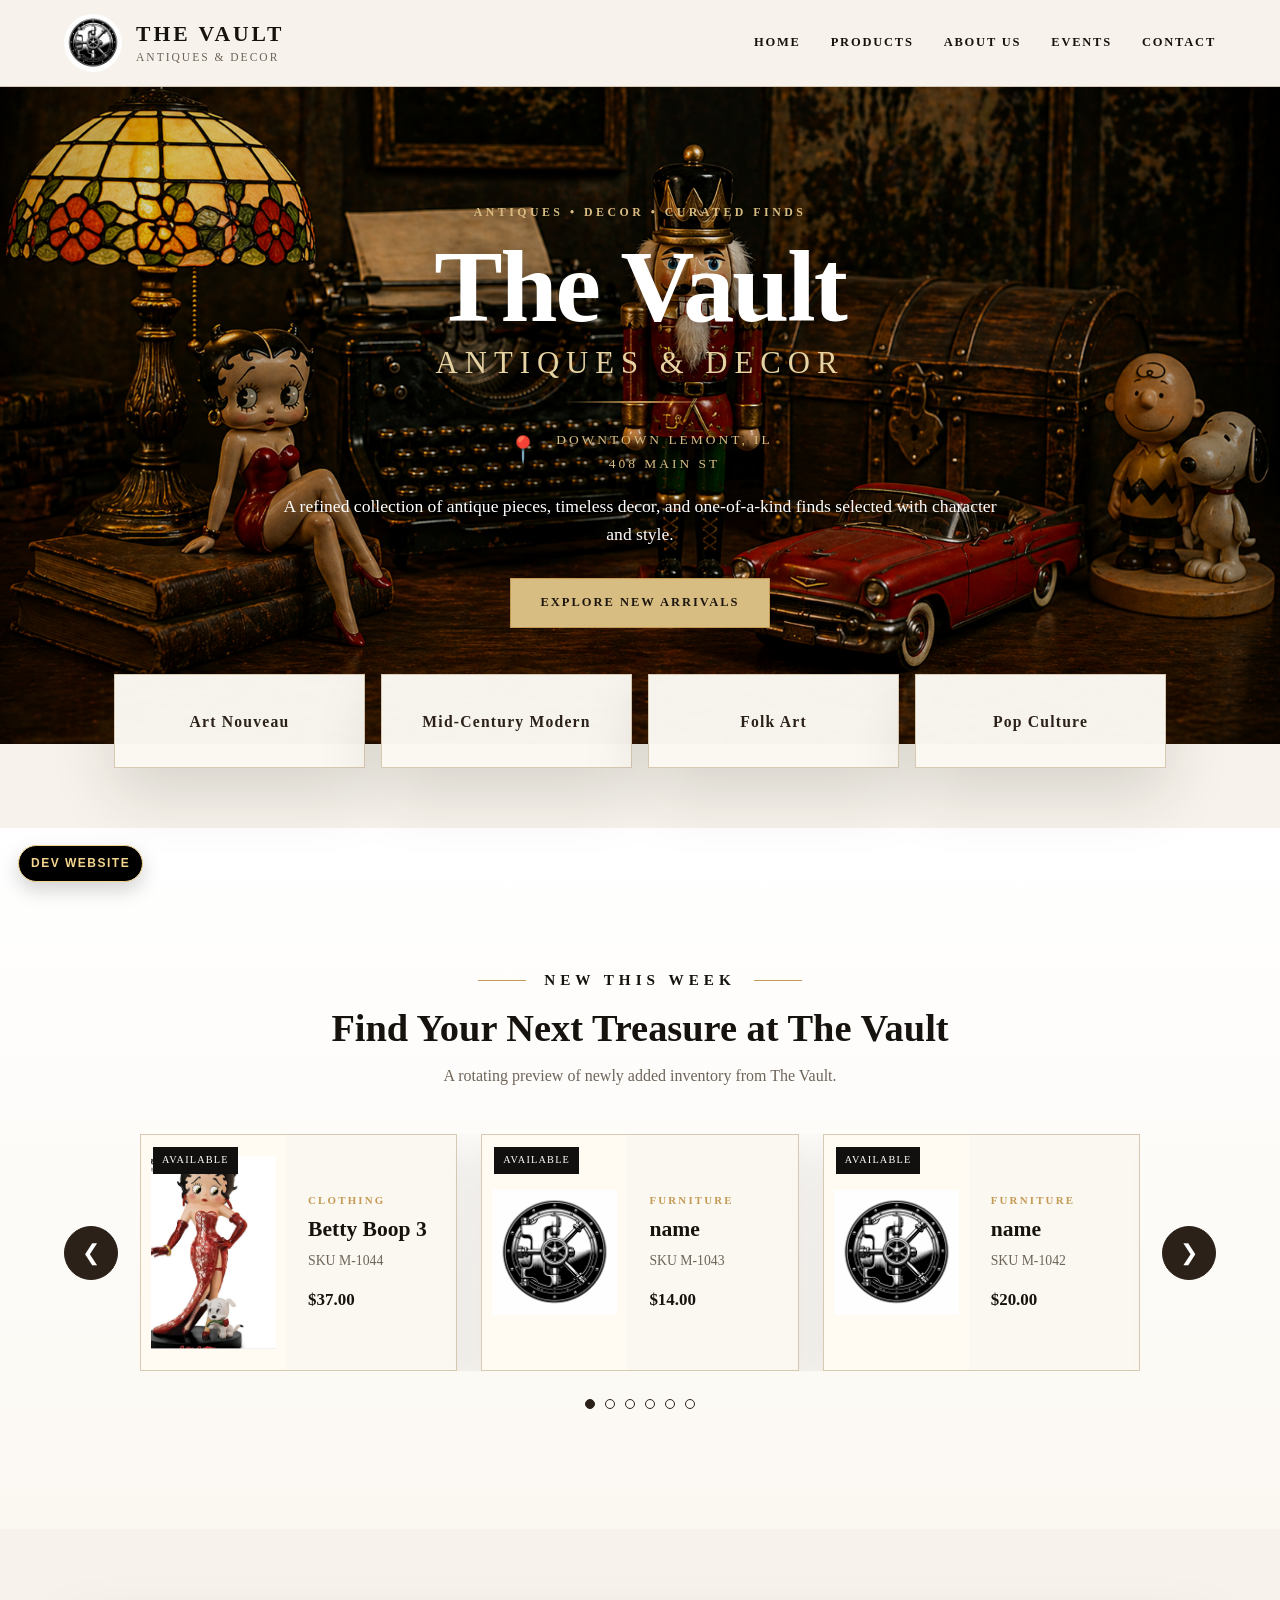
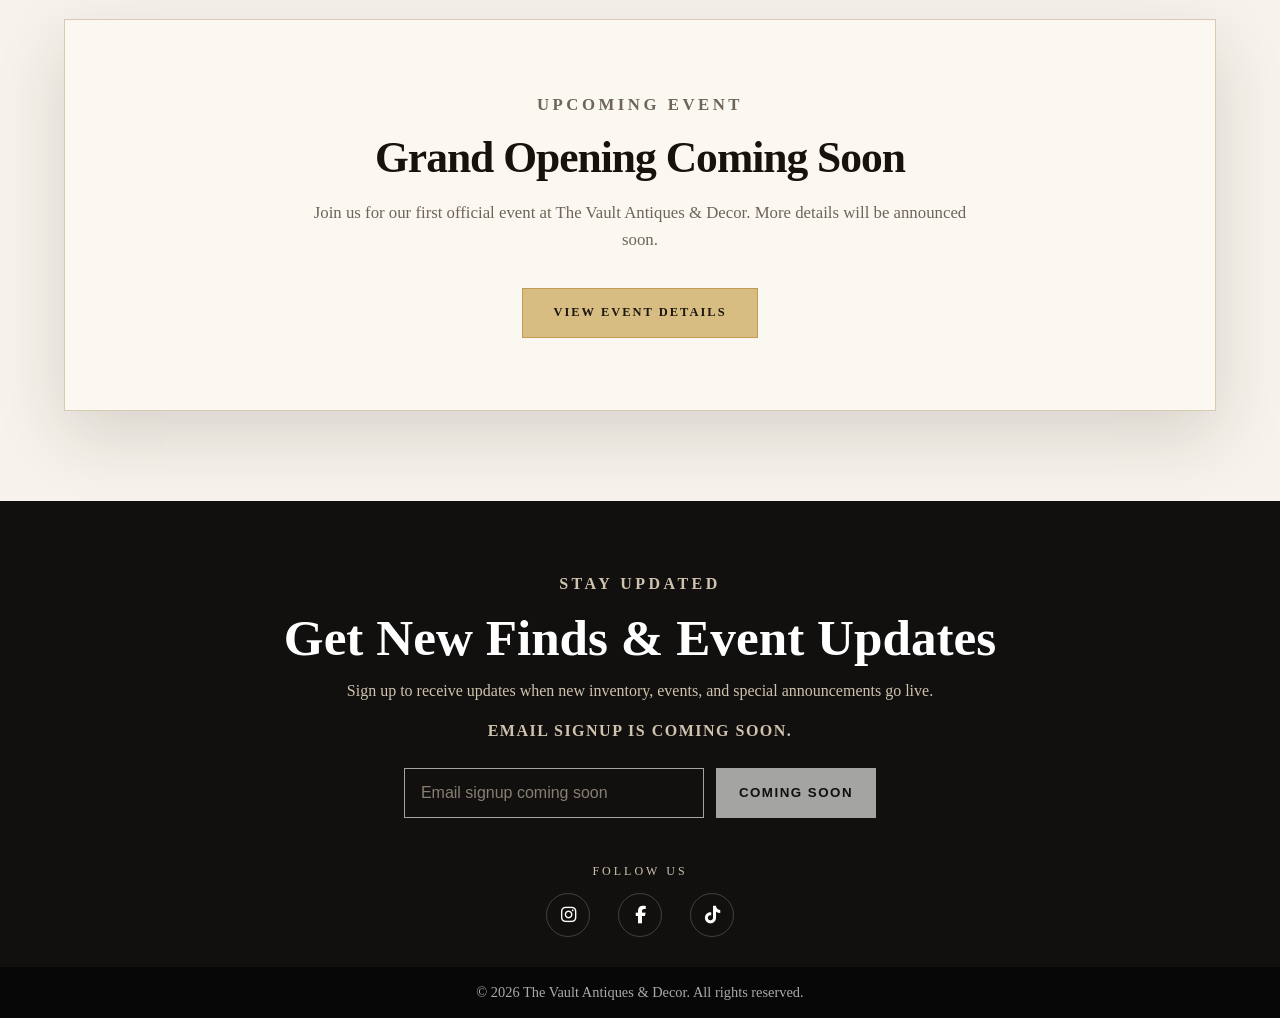
==== commit a20a0ed1: "Disable public forms until integrations are ready" ====
--- a/index.html
+++ b/index.html
@@ -185,10 +185,11 @@
     <p>
       Sign up to receive updates when new inventory, events, and special announcements go live.
     </p>
+    <p class="form-coming-soon">Email signup is coming soon.</p>
 
     <form class="signup-form">
-      <input type="email" placeholder="Enter your email" aria-label="Email address" />
-      <button type="submit">Subscribe</button>
+      <input type="email" placeholder="Email signup coming soon" aria-label="Email address" disabled />
+      <button type="submit" disabled>Coming Soon</button>
     </form>
 
     <!-- SOCIAL SECTION -->
--- a/styles.css
+++ b/styles.css
@@ -681,6 +681,38 @@
   background: transparent;
   color: #fff;
   transform: translateY(-2px);
+}
+
+.form-coming-soon {
+  margin-top: 14px;
+  color: var(--muted-gold);
+  font-size: 0.9rem;
+  font-weight: 700;
+  letter-spacing: 1.5px;
+  text-transform: uppercase;
+}
+
+.contact-form-note {
+  color: var(--text-muted);
+  letter-spacing: 0;
+  text-transform: none;
+}
+
+.signup-form input:disabled,
+.signup-form button:disabled,
+.contact-form input:disabled,
+.contact-form textarea:disabled,
+.contact-form button:disabled,
+.contact-subscribe-form input:disabled,
+.contact-subscribe-form button:disabled {
+  cursor: not-allowed;
+  opacity: 0.62;
+}
+
+.signup-form button:disabled:hover,
+.contact-form button:disabled:hover,
+.contact-subscribe-form button:disabled:hover {
+  transform: none;
 }
 
 /* =========================================================
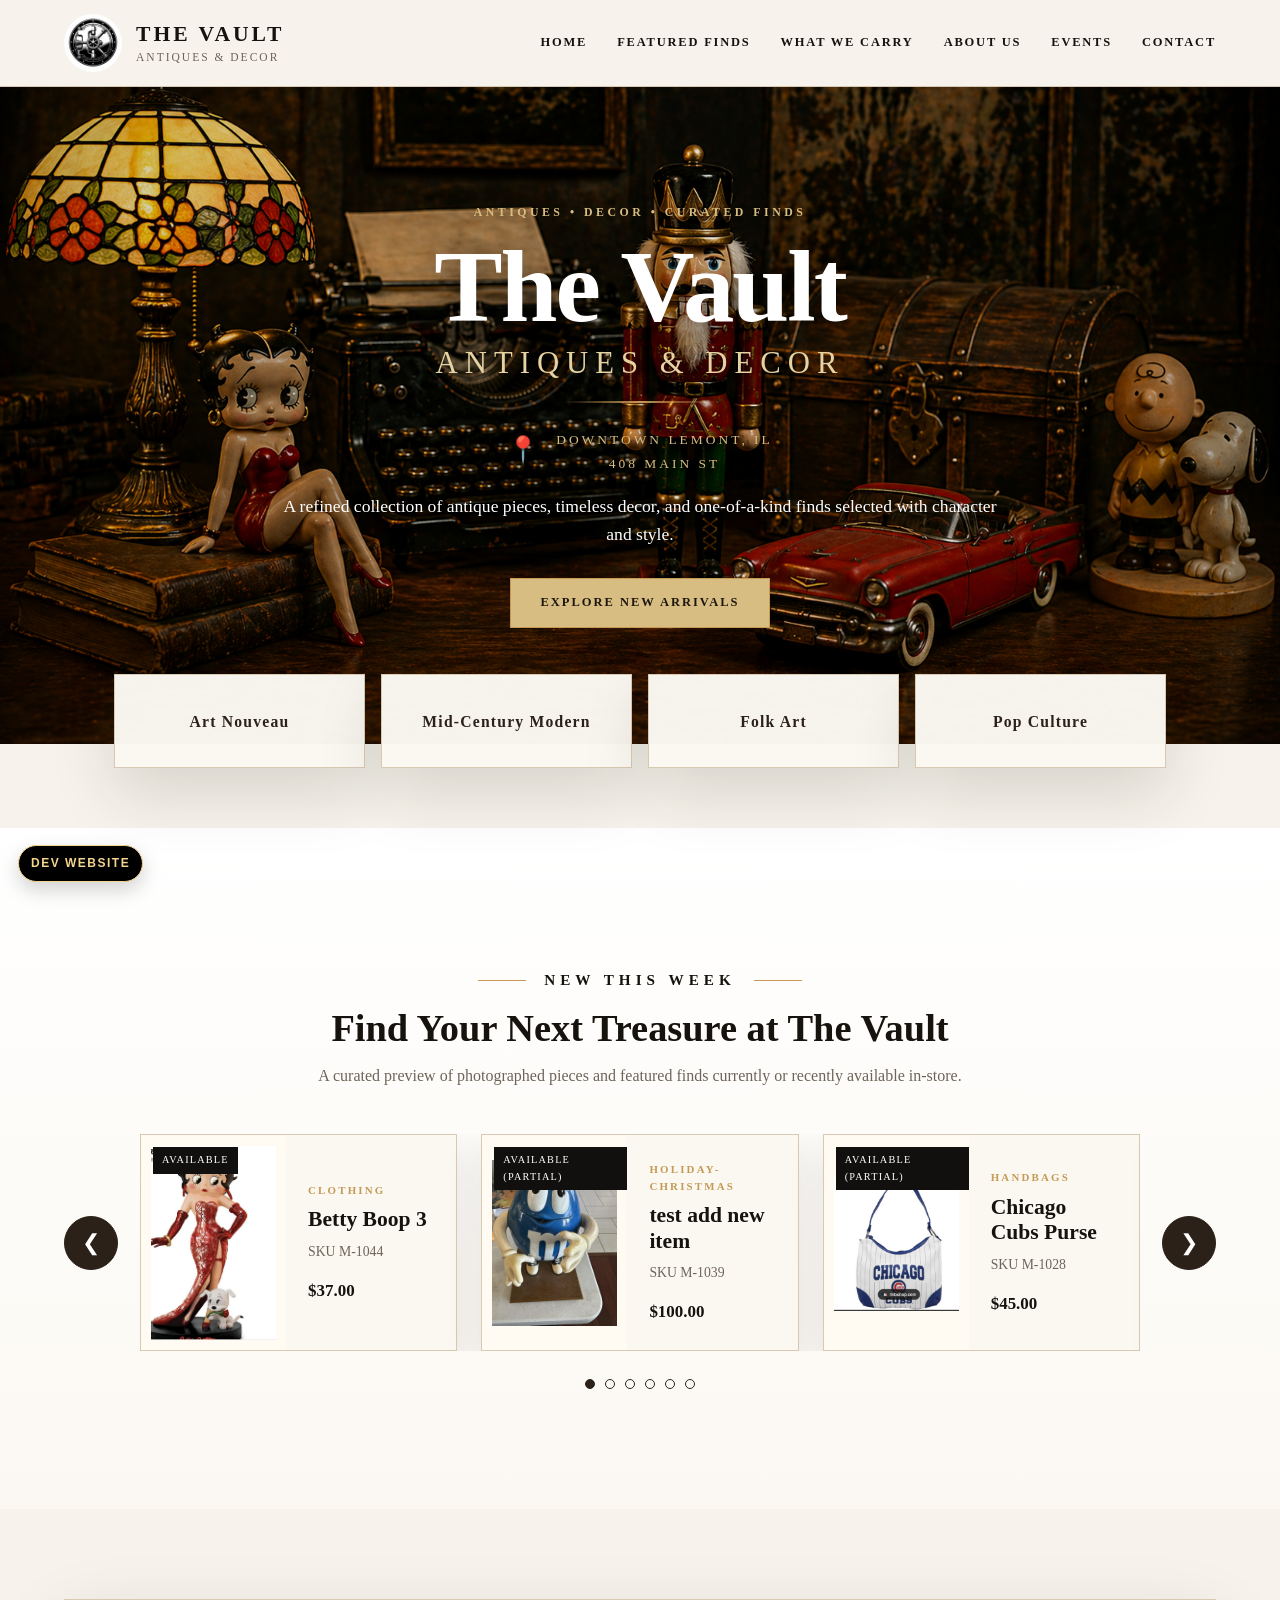
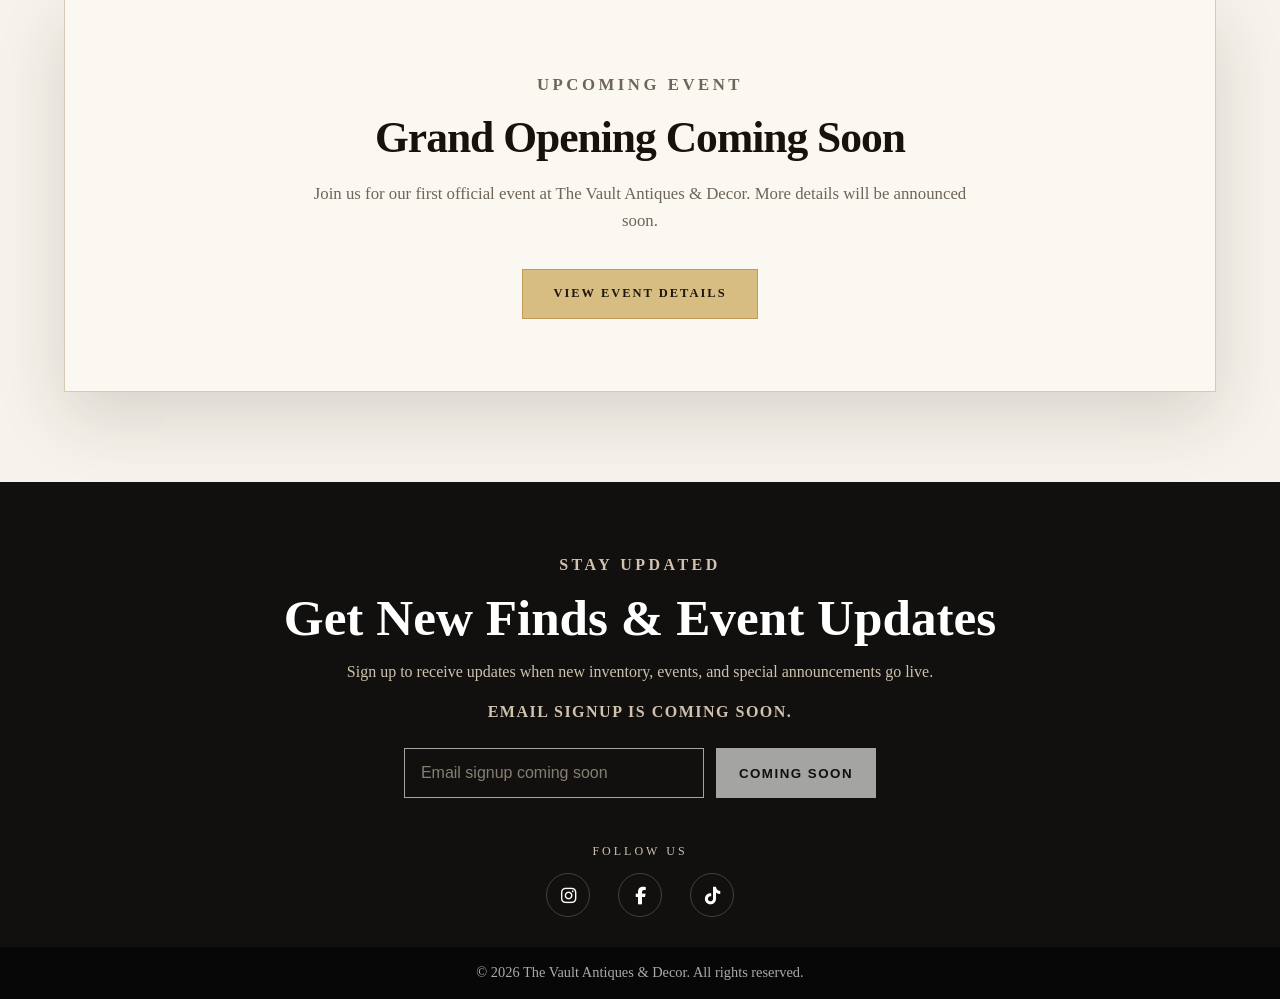
==== commit 05800ed2: "Pivot website to curated featured finds" ====
--- a/index.html
+++ b/index.html
@@ -29,7 +29,8 @@
 
 <ul class="nav-links">
   <li><a href="index.html">Home</a></li>
-  <li><a href="products.html">Products</a></li>
+  <li><a href="products.html">Featured Finds</a></li>
+  <li><a href="what-we-carry.html">What We Carry</a></li>
   <li><a href="about.html">About Us</a></li>
   <li><a href="events.html">Events</a></li>
   <li><a href="contact.html">Contact</a></li>
@@ -95,19 +96,19 @@
     ====================================================== -->
    <section class="category-strip">
   <article class="category-tile">
-    <span>Art Nouveau</span>
-  </article>
-
-  <article class="category-tile">
-    <span>Mid-Century Modern</span>
-  </article>
-
-  <article class="category-tile">
-    <span>Folk Art</span>
-  </article>
-
-  <article class="category-tile">
-    <span>Pop Culture</span>
+    <a href="what-we-carry.html">Art Nouveau</a>
+  </article>
+
+  <article class="category-tile">
+    <a href="what-we-carry.html">Mid-Century Modern</a>
+  </article>
+
+  <article class="category-tile">
+    <a href="what-we-carry.html">Folk Art</a>
+  </article>
+
+  <article class="category-tile">
+    <a href="what-we-carry.html">Pop Culture</a>
   </article>
 </section>
 
@@ -128,7 +129,7 @@
         <h2>Find Your Next Treasure at The Vault</h2>
 
         <p>
-          A rotating preview of newly added inventory from The Vault.
+          A curated preview of photographed pieces and featured finds currently or recently available in-store.
         </p>
       </div>
 
@@ -140,7 +141,7 @@
 
         <div class="carousel-window">
           <div class="carousel-track" id="carouselTrack">
-            <!-- Product cards are loaded from data/inventory.json by script.js -->
+            <!-- Featured cards are loaded from data/inventory.json by script.js -->
           </div>
         </div>
 
--- a/styles.css
+++ b/styles.css
@@ -375,13 +375,22 @@
   border-color: var(--gold);
 }
 
-.category-tile span {
+.category-tile span,
+.category-tile a {
   color: var(--brown);
   text-transform: none;
   letter-spacing: 1.2px;
   font-size: 0.98rem;
   font-weight: 700;
   text-align: center;
+}
+
+.category-tile a {
+  display: flex;
+  align-items: center;
+  justify-content: center;
+  width: 100%;
+  height: 100%;
 }
 
 /* =========================================================
@@ -1403,6 +1412,153 @@
   font-size: clamp(2.2rem, 4vw, 3.8rem);
   line-height: 1.05;
   margin: 14px 0 22px;
+}
+
+/* =========================================================
+   WHAT WE CARRY PAGE
+========================================================= */
+
+.carry-hero {
+  min-height: 460px;
+  padding: 100px 5%;
+  display: flex;
+  align-items: center;
+  justify-content: center;
+  text-align: center;
+  color: #fff;
+  background:
+    linear-gradient(rgba(17, 16, 14, 0.42), rgba(17, 16, 14, 0.72)),
+    url("images/hero-antique1.jpg");
+  background-size: cover;
+  background-position: center;
+}
+
+.carry-hero-content {
+  max-width: 850px;
+}
+
+.carry-hero h1 {
+  font-size: clamp(3rem, 6vw, 5.8rem);
+  line-height: 0.98;
+  margin: 14px 0 20px;
+  text-shadow: 0 8px 28px rgba(0, 0, 0, 0.58);
+}
+
+.carry-hero p:last-child {
+  max-width: 720px;
+  margin: 0 auto;
+  color: #f2eadc;
+  font-size: 1.08rem;
+  text-shadow: 0 5px 18px rgba(0, 0, 0, 0.55);
+}
+
+.carry-intro-section {
+  padding: 82px 5% 42px;
+  background: var(--soft-cream);
+}
+
+.carry-intro {
+  max-width: 960px;
+  margin: 0 auto;
+  text-align: center;
+}
+
+.carry-intro h2,
+.carry-note h2 {
+  font-size: clamp(2.2rem, 4vw, 4rem);
+  line-height: 1.05;
+  margin: 14px 0 20px;
+}
+
+.carry-intro p,
+.carry-note p {
+  max-width: 760px;
+  margin: 0 auto 28px;
+  color: var(--text-muted);
+}
+
+.carry-categories-section {
+  padding: 68px 5% 92px;
+  background: var(--cream);
+}
+
+.carry-grid {
+  max-width: 1180px;
+  margin: 0 auto;
+  display: grid;
+  grid-template-columns: repeat(4, 1fr);
+  gap: 24px;
+}
+
+.carry-card {
+  min-height: 230px;
+  padding: 30px;
+  background: var(--warm-white);
+  border: 1px solid var(--border);
+  border-top: 4px solid var(--gold);
+  box-shadow: var(--shadow-soft);
+  transition: transform 0.25s ease, box-shadow 0.25s ease, border-color 0.25s ease;
+}
+
+.carry-card:hover {
+  transform: translateY(-5px);
+  box-shadow: var(--shadow-luxury);
+  border-color: var(--gold);
+}
+
+.carry-card h3 {
+  font-size: 1.35rem;
+  line-height: 1.1;
+  margin-bottom: 14px;
+}
+
+.carry-card p {
+  color: var(--text-muted);
+  font-size: 0.96rem;
+}
+
+.carry-note-section {
+  padding: 38px 5% 100px;
+  background: var(--soft-cream);
+}
+
+.carry-note {
+  max-width: 980px;
+  margin: 0 auto;
+  padding: 62px 7%;
+  background: var(--dark);
+  color: #fff;
+  text-align: center;
+  box-shadow: var(--shadow-luxury);
+}
+
+.carry-note p {
+  color: #cfc2ae;
+}
+
+@media (max-width: 1050px) {
+  .carry-grid {
+    grid-template-columns: repeat(2, 1fr);
+  }
+}
+
+@media (max-width: 620px) {
+  .carry-hero {
+    min-height: 420px;
+    padding: 82px 5%;
+  }
+
+  .carry-grid {
+    grid-template-columns: 1fr;
+  }
+
+  .carry-card {
+    min-height: 0;
+  }
+
+  .carry-note {
+    padding: 44px 8%;
+  }
 }
 
 /* ABOUT PAGE MOBILE */
@@ -1988,3 +2144,119 @@
     overflow-wrap: anywhere;
   }
 }
+
+/* =========================================================
+   CURATED STOREFRONT MOBILE OVERRIDES
+========================================================= */
+
+@media (max-width: 1050px) {
+  .nav-links {
+    gap: 16px;
+    font-size: 0.74rem;
+    letter-spacing: 1.3px;
+  }
+}
+
+@media (max-width: 760px) {
+  .nav-links {
+    display: grid;
+    grid-template-columns: repeat(2, minmax(0, 1fr));
+    width: 100%;
+    max-width: 360px;
+    margin: 0 auto;
+    gap: 10px 12px;
+    font-size: 0.7rem;
+    letter-spacing: 1px;
+    text-align: center;
+  }
+
+  .nav-links a {
+    display: block;
+    padding: 4px 0 7px;
+  }
+
+  .products-hero {
+    padding: 54px 5% 22px;
+  }
+
+  .products-hero h1 {
+    font-size: clamp(2.45rem, 13vw, 3.6rem);
+    line-height: 0.98;
+  }
+
+  .products-hero p {
+    max-width: 330px;
+    margin-left: auto;
+    margin-right: auto;
+  }
+
+  .products-results-header h2 {
+    font-size: clamp(1.95rem, 10vw, 2.8rem);
+  }
+
+  .products-shop-layout {
+    padding-left: 4%;
+    padding-right: 4%;
+  }
+
+  .filter-panel h2 {
+    font-size: 1.35rem;
+    margin-bottom: 20px;
+  }
+
+  .catalog-card-content {
+    padding: 16px;
+  }
+}
+
+@media (max-width: 430px) {
+  .brand {
+    gap: 10px;
+  }
+
+  .brand-text span {
+    letter-spacing: 2px;
+  }
+
+  .brand-text small {
+    letter-spacing: 1.4px;
+  }
+
+  .nav-links {
+    max-width: 310px;
+    gap: 8px 10px;
+    font-size: 0.66rem;
+    letter-spacing: 0.8px;
+  }
+
+  .mini-divider {
+    gap: 10px;
+  }
+
+  .mini-divider p {
+    letter-spacing: 3px;
+    font-size: 0.78rem;
+  }
+
+  .carry-hero h1 {
+    font-size: clamp(2.45rem, 13vw, 3.4rem);
+  }
+
+  .carry-hero p:last-child,
+  .carry-intro p,
+  .carry-note p {
+    font-size: 0.98rem;
+  }
+
+  .carry-intro-section {
+    padding-top: 60px;
+  }
+
+  .carry-categories-section {
+    padding-top: 54px;
+  }
+
+  .carry-card {
+    padding: 24px;
+  }
+}
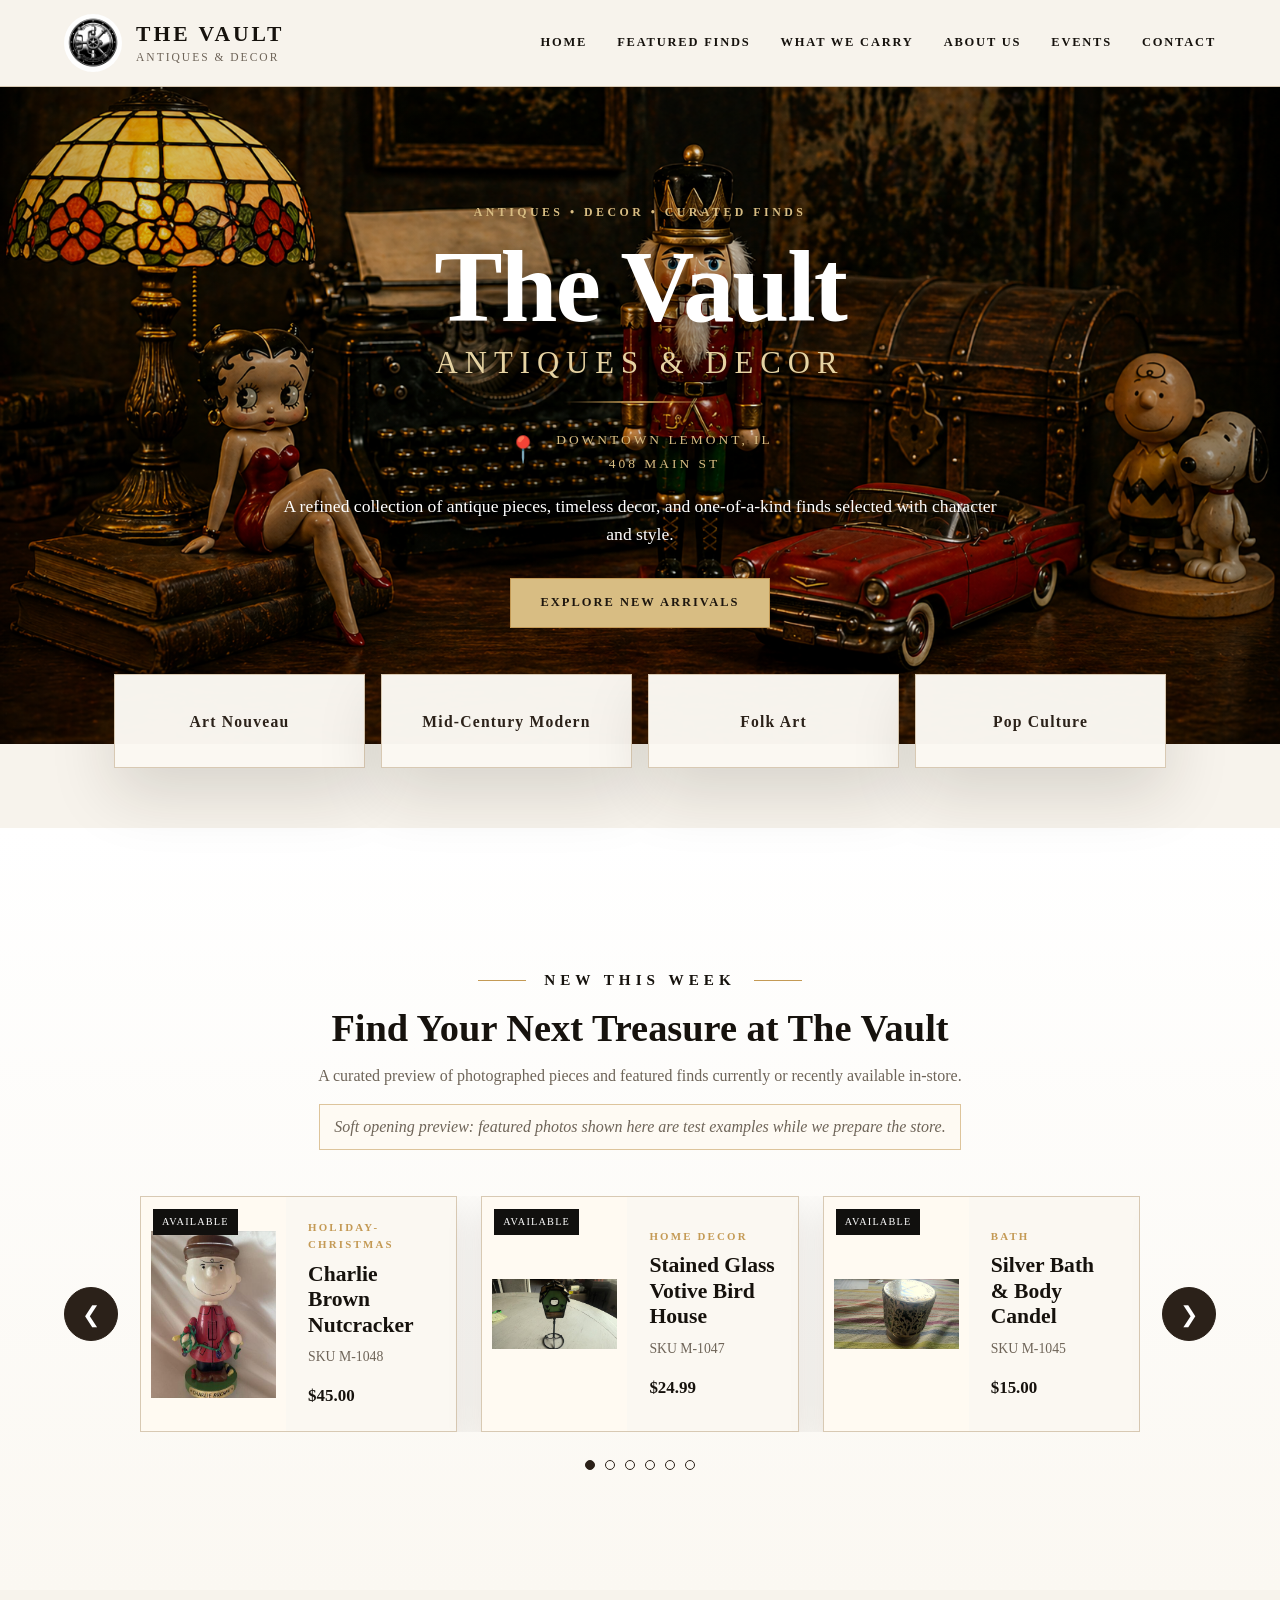
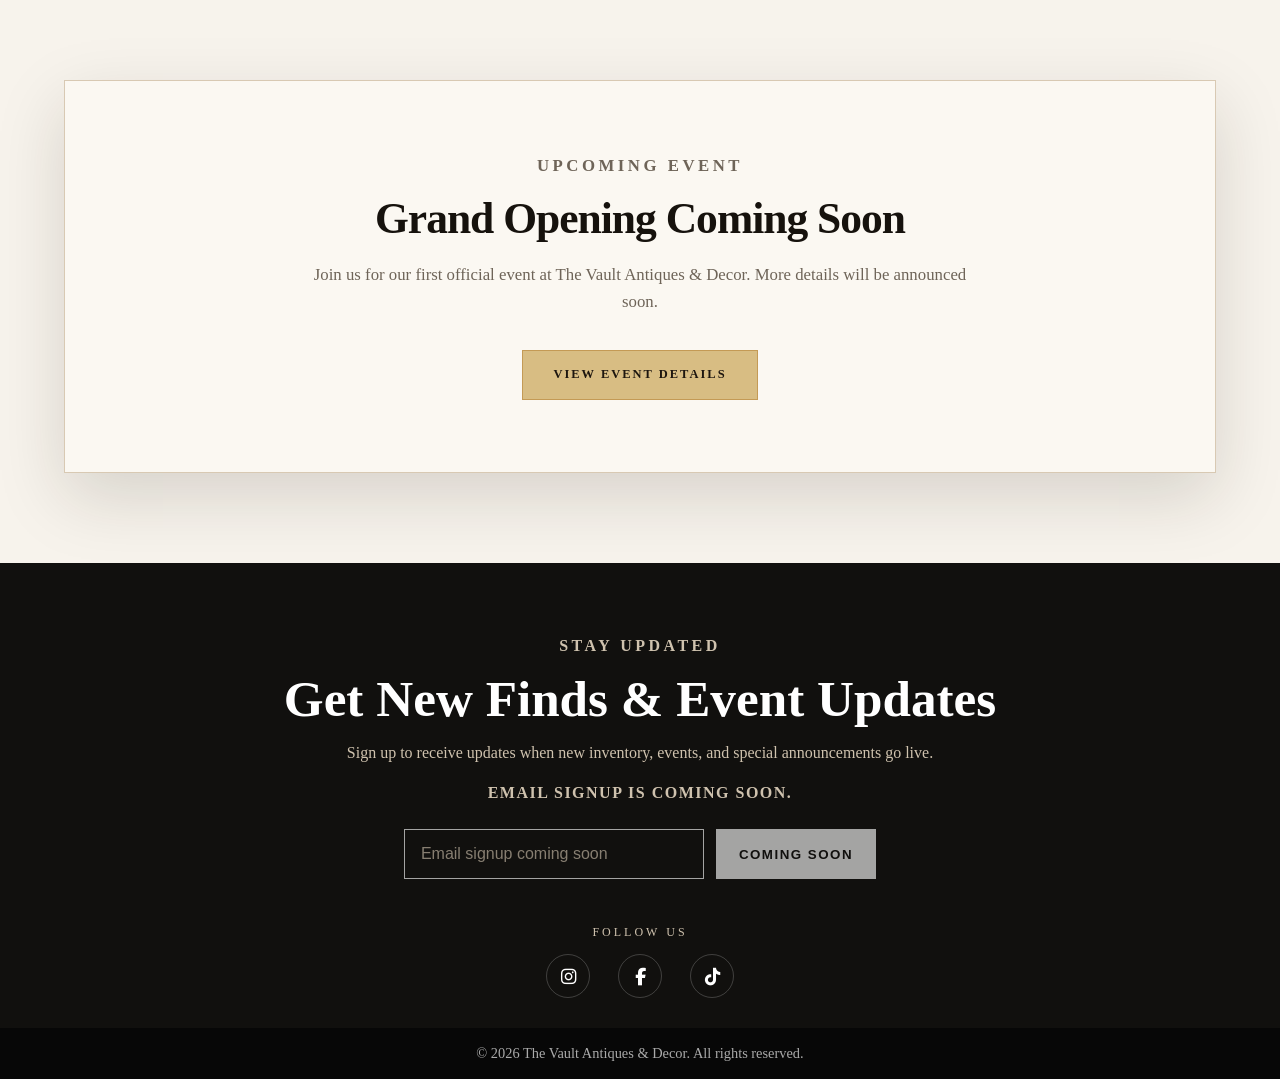
==== commit 21d21d67: "Improve mobile navigation and featured cards" ====
--- a/index.html
+++ b/index.html
@@ -27,7 +27,12 @@
         </div>
       </a>
 
-<ul class="nav-links">
+<button class="mobile-menu-toggle" type="button" aria-expanded="false" aria-controls="primaryNav">
+  <span class="menu-icon" aria-hidden="true"><span></span><span></span><span></span></span>
+  <span class="menu-label">Menu</span>
+</button>
+
+<ul class="nav-links" id="primaryNav">
   <li><a href="index.html">Home</a></li>
   <li><a href="products.html">Featured Finds</a></li>
   <li><a href="what-we-carry.html">What We Carry</a></li>
@@ -131,6 +136,7 @@
         <p>
           A curated preview of photographed pieces and featured finds currently or recently available in-store.
         </p>
+        <p class="preview-note">Soft opening preview: featured photos shown here are test examples while we prepare the store.</p>
       </div>
 
       <div class="carousel-shell">
@@ -220,6 +226,7 @@
 
   <!-- Main carousel script -->
   <script src="script.js"></script>
+  <script src="nav.js"></script>
 
 </body>
 </html>
--- a/styles.css
+++ b/styles.css
@@ -180,6 +180,42 @@
   width: 100%;
 }
 
+.mobile-menu-toggle {
+  display: none;
+  align-items: center;
+  gap: 10px;
+  border: 1px solid var(--border);
+  background: var(--warm-white);
+  color: var(--brown);
+  padding: 10px 12px;
+  font-family: Georgia, "Times New Roman", serif;
+  font-size: 0.72rem;
+  font-weight: 800;
+  letter-spacing: 1.4px;
+  text-transform: uppercase;
+  cursor: pointer;
+  transition: border-color 0.25s ease, background 0.25s ease, color 0.25s ease;
+}
+
+.mobile-menu-toggle:hover,
+.mobile-menu-toggle[aria-expanded="true"] {
+  border-color: var(--gold);
+  background: var(--brown);
+  color: #fff;
+}
+
+.menu-icon {
+  width: 18px;
+  display: grid;
+  gap: 4px;
+}
+
+.menu-icon span {
+  display: block;
+  height: 2px;
+  background: currentColor;
+}
+
 /* =========================================================
    4. HERO / FRONT BANNER
 ========================================================= */
@@ -423,6 +459,18 @@
   font-size: 1rem;
 }
 
+.preview-note {
+  display: inline-block;
+  margin-top: 16px;
+  padding: 9px 14px;
+  border: 1px solid rgba(196, 154, 85, 0.55);
+  background: rgba(255, 250, 242, 0.72);
+  color: var(--brown-soft);
+  font-size: 0.88rem;
+  font-style: italic;
+  letter-spacing: 0;
+}
+
 .mini-divider {
   display: flex;
   align-items: center;
@@ -1087,12 +1135,18 @@
 
 @media (max-width: 820px) {
   .navbar {
-    flex-direction: column;
+    flex-direction: row;
+    flex-wrap: wrap;
   }
 
   .nav-links {
     justify-content: center;
     flex-wrap: wrap;
+  }
+
+  .mobile-menu-toggle {
+    display: inline-flex;
+    margin-left: auto;
   }
 
   .hero {
@@ -1208,8 +1262,10 @@
 
 .catalog-card img {
   aspect-ratio: 4 / 3;
-  height: auto;
-  object-fit: cover;
+  height: 190px;
+  object-fit: contain;
+  background: #fffaf2;
+  padding: 8px;
   transition: transform 0.4s ease;
 }
 
@@ -1218,7 +1274,7 @@
 }
 
 .catalog-card:hover img {
-  transform: scale(1.05);
+  transform: scale(1.025);
 }
 
 .catalog-card-content {
@@ -1957,24 +2013,6 @@
   color: var(--gold);
   margin-bottom: 8px;
 }
-body::before {
-  content: "DEV WEBSITE";
-  position: fixed;
-  left: 18px;
-  bottom: 18px;
-  z-index: 9999;
-  background: #000;
-  color: #f4d58d;
-  border: 1px solid #f4d58d;
-  padding: 8px 12px;
-  font-size: 12px;
-  font-weight: 800;
-  letter-spacing: 1.5px;
-  border-radius: 999px;
-  font-family: Arial, sans-serif;
-  box-shadow: 0 8px 20px rgba(0,0,0,0.18);
-}
-
 /* =========================================================
    HOMEPAGE INVENTORY CAROUSEL + MOBILE POLISH
 ========================================================= */
@@ -2108,14 +2146,6 @@
     object-fit: contain;
   }
 
-  body::before {
-    left: auto;
-    right: 10px;
-    bottom: 10px;
-    padding: 5px 8px;
-    font-size: 9px;
-    letter-spacing: 1px;
-  }
 }
 
 @media (max-width: 430px) {
@@ -2159,20 +2189,33 @@
 
 @media (max-width: 760px) {
   .nav-links {
+    display: none;
+    grid-column: 1 / -1;
+    grid-template-columns: 1fr;
+    width: 100%;
+    max-width: none;
+    margin: 0 auto;
+    gap: 0;
+    padding: 10px 0 2px;
+    border-top: 1px solid var(--border);
+    font-size: 0.76rem;
+    letter-spacing: 1.2px;
+    text-align: left;
+    background: rgba(247, 243, 236, 0.98);
+  }
+
+  .mobile-menu-open .nav-links {
     display: grid;
-    grid-template-columns: repeat(2, minmax(0, 1fr));
-    width: 100%;
-    max-width: 360px;
-    margin: 0 auto;
-    gap: 10px 12px;
-    font-size: 0.7rem;
-    letter-spacing: 1px;
-    text-align: center;
   }
 
   .nav-links a {
     display: block;
-    padding: 4px 0 7px;
+    padding: 12px 4px;
+    border-bottom: 1px solid rgba(216, 201, 179, 0.78);
+  }
+
+  .nav-links a::after {
+    display: none;
   }
 
   .products-hero {
@@ -2207,6 +2250,10 @@
   .catalog-card-content {
     padding: 16px;
   }
+
+  .catalog-card img {
+    height: 215px;
+  }
 }
 
 @media (max-width: 430px) {
@@ -2223,10 +2270,8 @@
   }
 
   .nav-links {
-    max-width: 310px;
-    gap: 8px 10px;
-    font-size: 0.66rem;
-    letter-spacing: 0.8px;
+    font-size: 0.74rem;
+    letter-spacing: 1px;
   }
 
   .mini-divider {
@@ -2259,4 +2304,8 @@
   .carry-card {
     padding: 24px;
   }
-}
+
+  .catalog-card img {
+    height: 195px;
+  }
+}
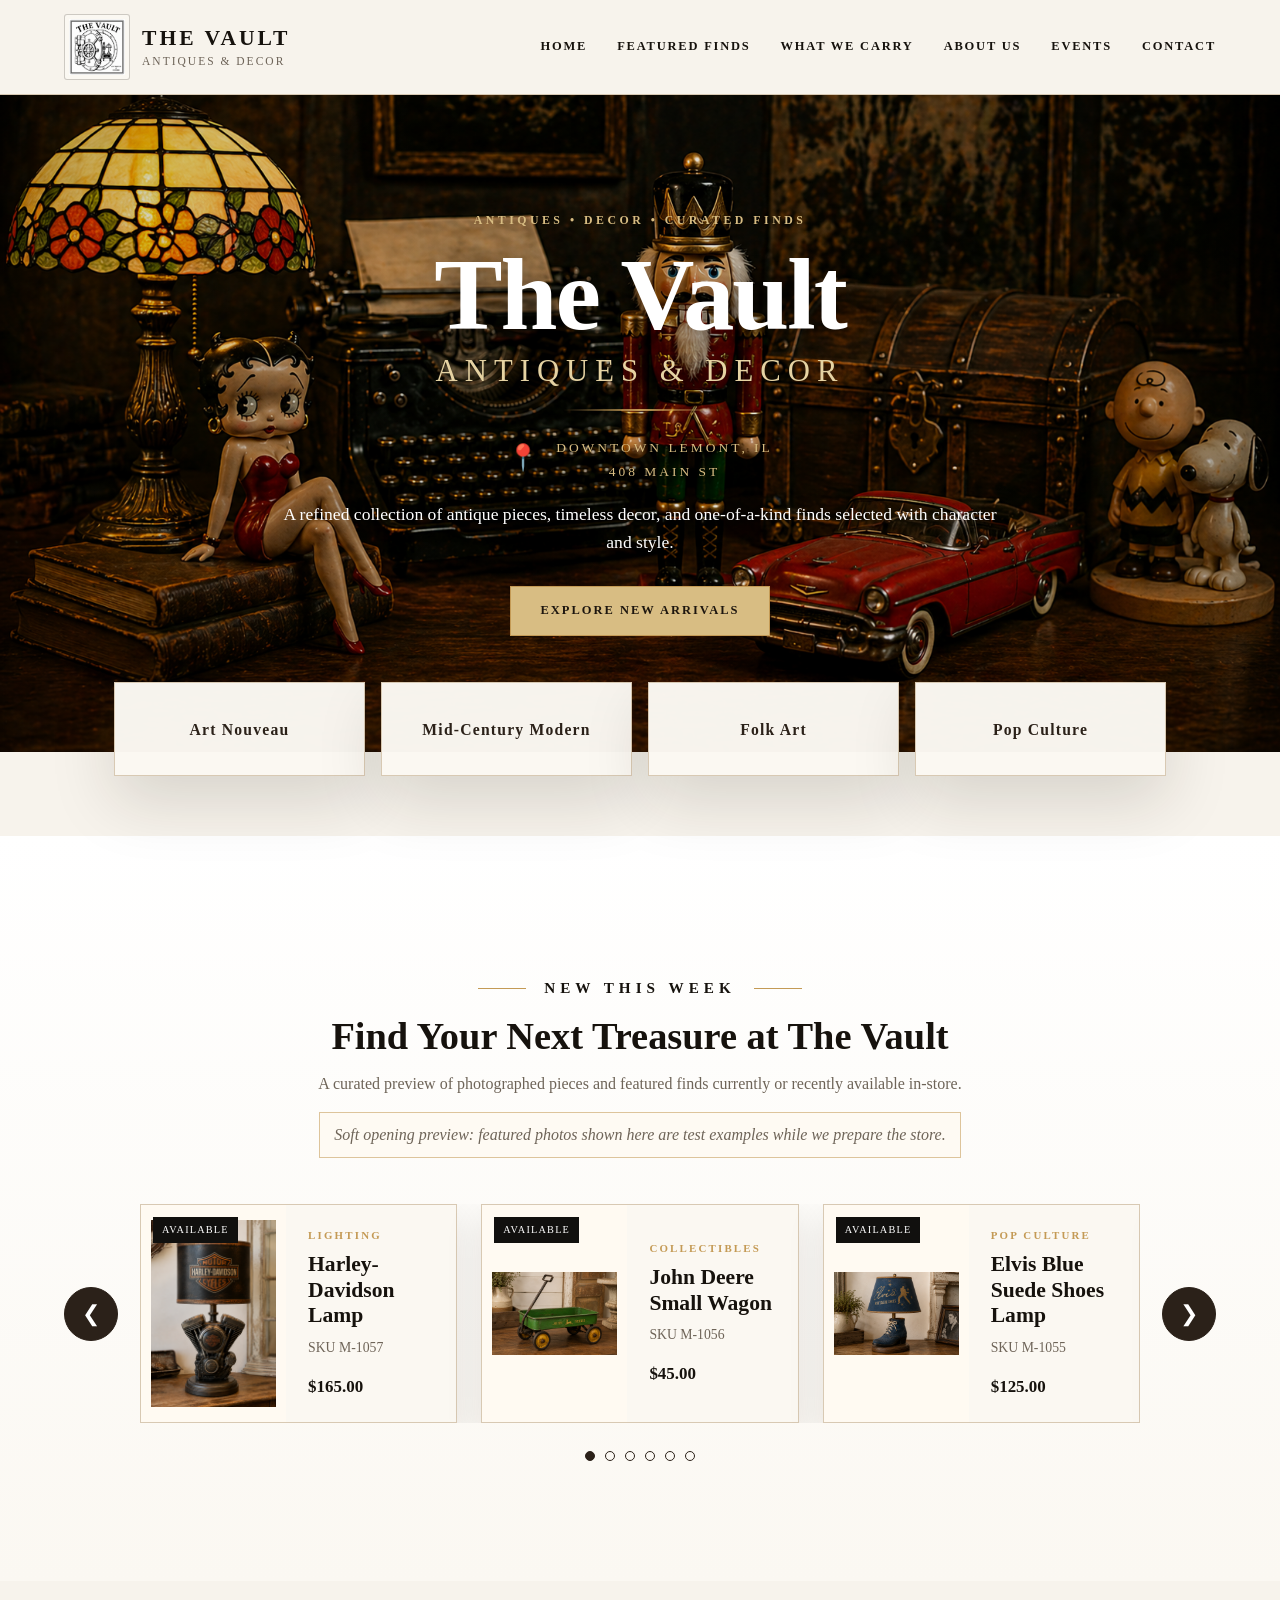
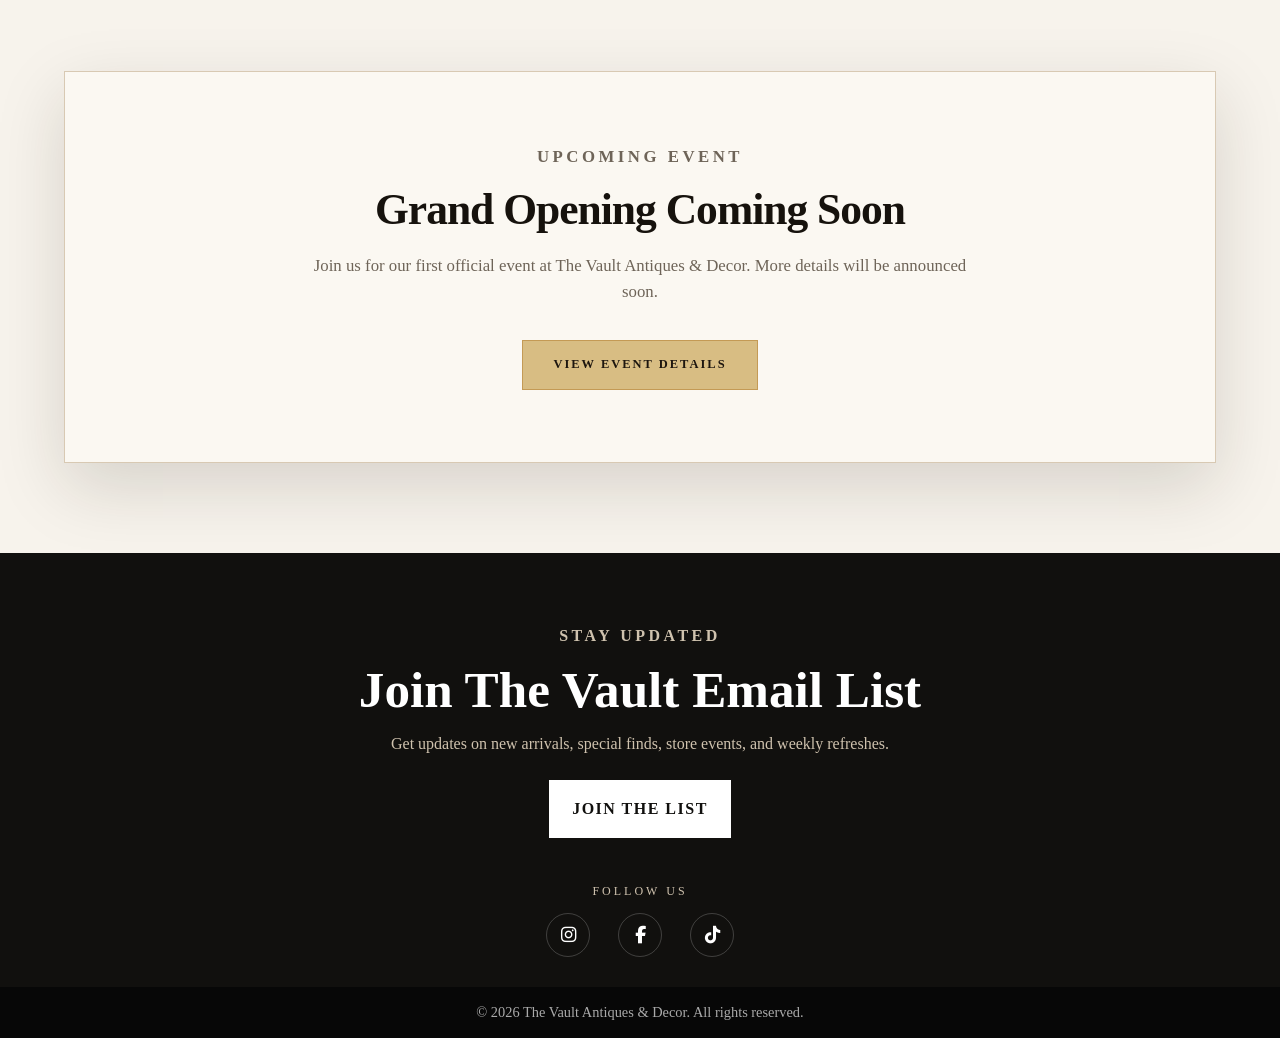
==== commit ea96133d: "Update contact and email signup" ====
--- a/index.html
+++ b/index.html
@@ -187,17 +187,15 @@
 
     <p class="eyebrow">Stay Updated</p>
 
-    <h2>Get New Finds & Event Updates</h2>
+    <h2>Join The Vault Email List</h2>
 
     <p>
-      Sign up to receive updates when new inventory, events, and special announcements go live.
+      Get updates on new arrivals, special finds, store events, and weekly refreshes.
     </p>
-    <p class="form-coming-soon">Email signup is coming soon.</p>
-
-    <form class="signup-form">
-      <input type="email" placeholder="Email signup coming soon" aria-label="Email address" disabled />
-      <button type="submit" disabled>Coming Soon</button>
-    </form>
+
+    <div class="signup-form">
+      <a class="signup-link-button" href="https://docs.google.com/forms/d/e/1FAIpQLSe67ofDoHHeJ994dmFxpGGtEN6l8y-qGls4PM31Glu7OnllKg/viewform?usp=sharing" target="_blank" rel="noopener">Join the List</a>
+    </div>
 
     <!-- SOCIAL SECTION -->
    <div class="social-follow">
--- a/styles.css
+++ b/styles.css
@@ -118,14 +118,17 @@
 .brand {
   display: flex;
   align-items: center;
-  gap: 14px;
+  gap: 12px;
 }
 
 .brand-logo {
-  width: 58px;
-  height: 58px;
+  width: 66px;
+  height: 66px;
   object-fit: contain;
-  border-radius: 50%;
+  padding: 4px;
+  border: 1px solid rgba(43, 33, 25, 0.22);
+  border-radius: 3px;
+  background: var(--soft-cream);
 }
 
 .brand-text {
@@ -722,7 +725,8 @@
   color: #cfc2ae;
 }
 
-.signup-form button {
+.signup-form button,
+.signup-link-button {
   border: 1px solid #fff;
   background: #fff;
   color: var(--dark);
@@ -732,9 +736,14 @@
   font-weight: 700;
   cursor: pointer;
   transition: background 0.25s ease, color 0.25s ease, transform 0.25s ease;
-}
-
-.signup-form button:hover {
+  text-decoration: none;
+  display: inline-flex;
+  align-items: center;
+  justify-content: center;
+}
+
+.signup-form button:hover,
+.signup-link-button:hover {
   background: transparent;
   color: #fff;
   transform: translateY(-2px);
@@ -832,10 +841,10 @@
 ========================================================= */
 
 .contact-section {
-  max-width: 800px;
+  max-width: 1180px;
   margin: 0 auto;
-  padding: 100px 5%;
-  text-align: center;
+  padding: 58px 5% 46px;
+  text-align: left;
 }
 
 .contact-section h1 {
@@ -860,6 +869,10 @@
 .products-hero p {
   color: var(--text-muted);
   margin-top: 10px;
+}
+
+.mobile-category-browse {
+  display: none;
 }
 
 /* =========================================================
@@ -922,6 +935,11 @@
   display: flex;
   flex-direction: column;
   gap: 10px;
+}
+
+.filter-empty-note {
+  color: var(--text-muted);
+  font-size: 0.9rem;
 }
 
 .filter-group label {
@@ -939,6 +957,12 @@
 .filter-group label:hover {
   color: var(--gold);
   transform: translateX(3px);
+}
+
+.filter-group label small {
+  margin-left: auto;
+  color: var(--text-muted);
+  font-size: 0.76rem;
 }
 
 .filter-group input[type="checkbox"] {
@@ -1207,8 +1231,8 @@
   }
 
   .brand-logo {
-    width: 48px;
-    height: 48px;
+    width: 52px;
+    height: 52px;
   }
 
   .hero {
@@ -1326,51 +1350,105 @@
 
 .contact-grid {
   display: grid;
-  grid-template-columns: 1fr 1fr;
-  gap: 60px;
-  max-width: 1000px;
+  grid-template-columns: minmax(0, 1fr) minmax(360px, 0.88fr);
+  gap: 30px;
+  max-width: 1100px;
   margin: 0 auto;
+  align-items: stretch;
+}
+
+.visit-card,
+.contact-email-card {
+  border: 1px solid var(--border);
+  border-top: 4px solid var(--gold);
+  background: #fffaf2;
+  box-shadow: var(--shadow-soft);
+  padding: 30px 34px;
 }
 
 .contact-info h2,
 .contact-form h2 {
-  margin-bottom: 20px;
-}
-
-.contact-info p {
-  margin-bottom: 20px;
-  line-height: 1.5;
-}
-
-.contact-form form {
-  display: flex;
-  flex-direction: column;
+  margin: 6px 0 22px;
+}
+
+.contact-detail-grid {
+  display: grid;
+  grid-template-columns: minmax(0, 0.82fr) minmax(0, 1.18fr);
+  gap: 28px;
+}
+
+.contact-detail,
+.contact-methods p {
+  min-width: 0;
+}
+
+.contact-detail strong,
+.contact-methods strong {
+  display: block;
+  margin-bottom: 9px;
+  color: var(--brown);
+  font-size: 0.78rem;
+  letter-spacing: 1.8px;
+  text-transform: uppercase;
+}
+
+.contact-detail a,
+.contact-detail span,
+.contact-methods a {
+  display: block;
+  color: var(--text);
+  line-height: 1.55;
+  overflow-wrap: anywhere;
+}
+
+.contact-detail small {
+  display: block;
+  margin-top: 8px;
+  color: var(--text-muted);
+  line-height: 1.45;
+}
+
+.contact-form-note {
+  max-width: 520px;
+  margin-bottom: 22px;
+  color: var(--text-muted);
+}
+
+.contact-methods {
+  display: grid;
+  grid-template-columns: minmax(0, 1fr);
   gap: 14px;
-}
-
-.contact-form input,
-.contact-form textarea {
-  padding: 14px;
-  border: 1px solid var(--border);
-  font-family: inherit;
-}
-
-.contact-form button {
-  padding: 14px;
-  border: none;
-  background: var(--brown);
+  margin-bottom: 24px;
+}
+
+.contact-methods p {
+  margin: 0;
+}
+
+.contact-email-button {
+  display: inline-flex;
+  align-items: center;
+  justify-content: center;
+  padding: 14px 24px;
+  background: #111;
   color: #fff;
-  cursor: pointer;
+  text-decoration: none;
   text-transform: uppercase;
-  letter-spacing: 1px;
-}
-
-.contact-form button:hover {
-  background: #000;
-}
-
-@media (max-width: 800px) {
-  .contact-grid {
+  letter-spacing: 1.5px;
+  font-size: 0.78rem;
+  font-weight: 700;
+  transition: background 0.25s ease, color 0.25s ease, transform 0.25s ease;
+}
+
+.contact-email-button:hover {
+  background: var(--gold);
+  color: #1d160f;
+  transform: translateY(-2px);
+}
+
+@media (max-width: 900px) {
+  .contact-grid,
+  .contact-detail-grid {
     grid-template-columns: 1fr;
   }
 }
@@ -1393,8 +1471,11 @@
 }
 
 .about-family-photo {
-  width: 42%;
-  max-width: 460px;
+  width: 34%;
+  max-width: 390px;
+  aspect-ratio: 3 / 4;
+  object-fit: cover;
+  object-position: center top;
   float: left;
   margin: 0 42px 24px 0;
   border: 1px solid var(--border);
@@ -1623,6 +1704,7 @@
     float: none;
     width: 100%;
     max-width: none;
+    aspect-ratio: 3 / 4;
     margin: 0 0 28px;
   }
 
@@ -1862,7 +1944,7 @@
 ========================================================= */
 
 .contact-subscribe {
-  padding: 80px 20px 90px;
+  padding: 34px 20px 66px;
   background-color: #f8f6f2;
   text-align: center;
 }
@@ -1896,16 +1978,22 @@
   font-family: inherit;
 }
 
-.contact-subscribe-form button {
+.contact-subscribe-form button,
+.contact-subscribe-button {
   padding: 12px 20px;
   background: black;
   color: white;
   border: none;
   cursor: pointer;
   transition: 0.3s ease;
-}
-
-.contact-subscribe-form button:hover {
+  text-decoration: none;
+  text-transform: uppercase;
+  letter-spacing: 1.5px;
+  font-weight: 700;
+}
+
+.contact-subscribe-form button:hover,
+.contact-subscribe-button:hover {
   background: var(--gold);
 }
 /* =========================================================
@@ -2056,12 +2144,37 @@
 
 @media (max-width: 760px) {
   .navbar {
-    align-items: stretch;
-    gap: 14px;
+    align-items: center;
+    gap: 10px;
+    padding: 10px 4%;
   }
 
   .brand {
-    justify-content: center;
+    justify-content: flex-start;
+    gap: 9px;
+    min-width: 0;
+    flex: 1 1 auto;
+  }
+
+  .brand-logo {
+    width: 50px;
+    height: 50px;
+    padding: 3px;
+    flex: 0 0 auto;
+  }
+
+  .brand-text {
+    min-width: 0;
+  }
+
+  .brand-text span {
+    font-size: 1rem;
+    letter-spacing: 2px;
+  }
+
+  .brand-text small {
+    font-size: 0.62rem;
+    letter-spacing: 1.4px;
   }
 
   .nav-links {
@@ -2309,3 +2422,114 @@
     height: 195px;
   }
 }
+
+/* =========================================================
+   FEATURED FINDS MOBILE BROWSE REDESIGN
+========================================================= */
+
+@media (max-width: 900px) {
+  .products-hero {
+    padding-bottom: 16px;
+  }
+
+  .products-shop-layout {
+    display: block;
+    padding-top: 18px;
+  }
+
+  .products-sidebar {
+    display: none;
+  }
+
+  .mobile-category-browse {
+    display: block;
+    max-width: 1320px;
+    margin: 0 auto;
+    padding: 10px 4% 0;
+  }
+
+  .mobile-category-header {
+    display: flex;
+    align-items: end;
+    justify-content: space-between;
+    gap: 16px;
+    margin-bottom: 10px;
+  }
+
+  .mobile-category-header h2 {
+    margin: 0;
+    font-size: 1.1rem;
+    line-height: 1.1;
+  }
+
+  .mobile-category-header .eyebrow {
+    margin: 0;
+  }
+
+  .mobile-category-rail {
+    display: flex;
+    gap: 10px;
+    overflow-x: auto;
+    overscroll-behavior-x: contain;
+    scroll-snap-type: x proximity;
+    padding: 2px 0 12px;
+    scrollbar-width: none;
+    -webkit-overflow-scrolling: touch;
+  }
+
+  .mobile-category-rail::-webkit-scrollbar {
+    display: none;
+  }
+
+  .mobile-category-chip {
+    flex: 0 0 auto;
+    min-width: 116px;
+    min-height: 58px;
+    padding: 10px 12px;
+    border: 1px solid var(--border);
+    border-radius: 8px;
+    background: var(--warm-white);
+    color: var(--brown);
+    box-shadow: 0 10px 24px rgba(34, 24, 15, 0.08);
+    scroll-snap-align: start;
+    text-align: left;
+    cursor: pointer;
+  }
+
+  .mobile-category-chip span,
+  .mobile-category-chip small {
+    display: block;
+  }
+
+  .mobile-category-chip span {
+    font-size: 0.86rem;
+    font-weight: 800;
+    line-height: 1.15;
+  }
+
+  .mobile-category-chip small {
+    margin-top: 5px;
+    color: var(--text-muted);
+    font-size: 0.72rem;
+  }
+
+  .mobile-category-chip.active {
+    background: var(--brown);
+    border-color: var(--brown);
+    color: #fffaf2;
+  }
+
+  .mobile-category-chip.active small {
+    color: rgba(255, 250, 242, 0.72);
+  }
+
+  .products-results-header {
+    margin-bottom: 18px;
+  }
+
+  .products-results-header .eyebrow,
+  .products-results-header h2 {
+    display: none;
+  }
+}
+
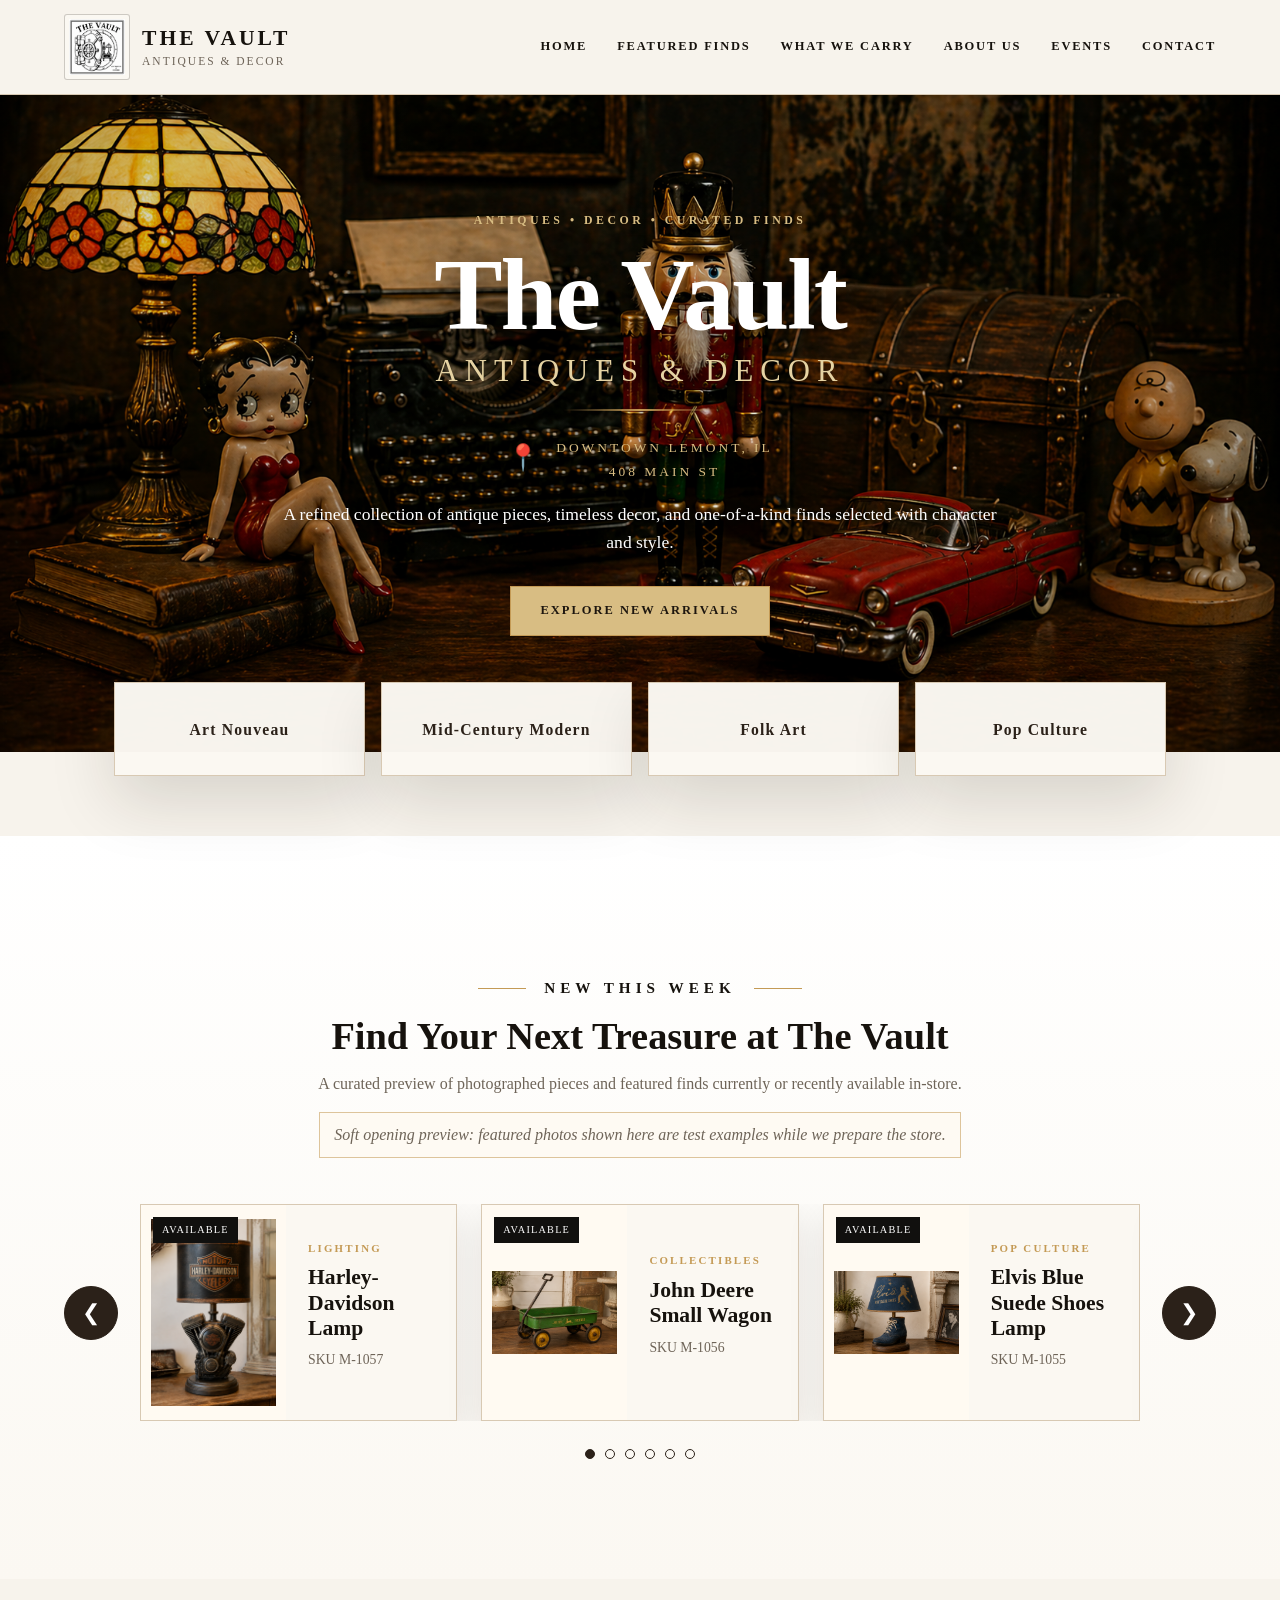
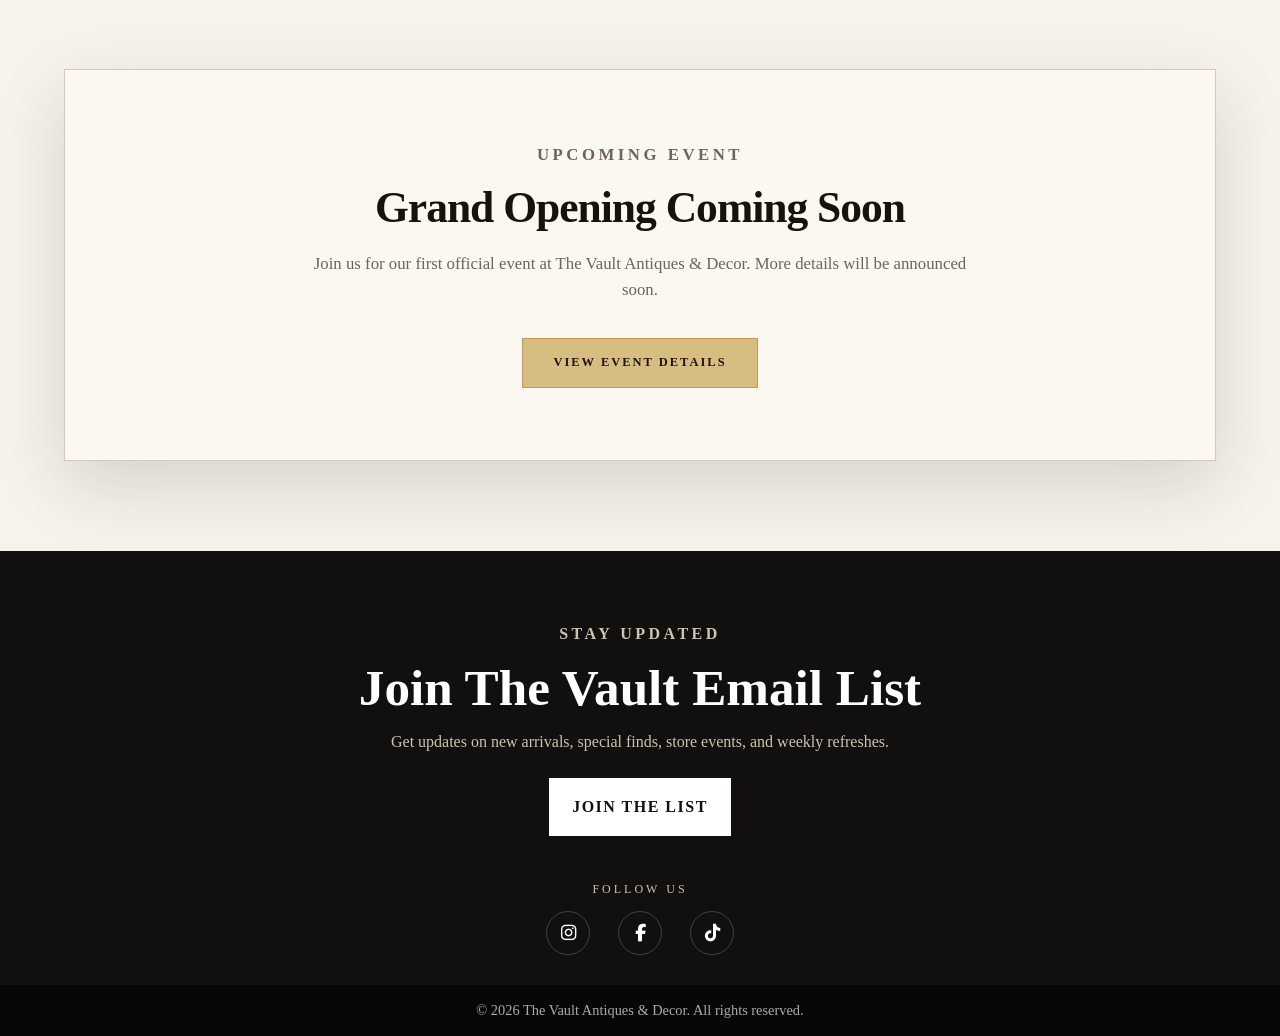
==== commit 40687183: "Add Google Analytics tag Add Google Analytics tag" ====
--- a/index.html
+++ b/index.html
@@ -1,192 +1,201 @@
-<!DOCTYPE html>
-<html lang="en">
-<head>
-  <meta charset="UTF-8" />
-  <meta name="viewport" content="width=device-width, initial-scale=1.0" />
+<!DOCTYPE html>
+<html lang="en">
+<head>
+  <!-- Google tag (gtag.js) -->
+  <script async src="https://www.googletagmanager.com/gtag/js?id=G-7S2YYGERM8"></script>
+  <script>
+    window.dataLayer = window.dataLayer || [];
+    function gtag(){dataLayer.push(arguments);}
+    gtag('js', new Date());
 
-  <title>The Vault Antiques & Decor</title>
-
-  <!-- Main stylesheet -->
-  <link rel="stylesheet" href="styles.css" />
-  <link rel="stylesheet" href="https://cdnjs.cloudflare.com/ajax/libs/font-awesome/6.5.0/css/all.min.css">
-</head>
-
-<body>
-
-  <!-- =====================================================
-       HEADER / TOP NAVIGATION
-  ====================================================== -->
-  <header class="site-header">
-    <nav class="navbar">
-
-      <a href="index.html" class="brand">
-        <img src="images/vault-logo.png" alt="The Vault logo" class="brand-logo" />
-        <div class="brand-text">
-          <span>The Vault</span>
-          <small>Antiques & Decor</small>
-        </div>
-      </a>
-
-<button class="mobile-menu-toggle" type="button" aria-expanded="false" aria-controls="primaryNav">
-  <span class="menu-icon" aria-hidden="true"><span></span><span></span><span></span></span>
-  <span class="menu-label">Menu</span>
-</button>
-
-<ul class="nav-links" id="primaryNav">
-  <li><a href="index.html">Home</a></li>
-  <li><a href="products.html">Featured Finds</a></li>
-  <li><a href="what-we-carry.html">What We Carry</a></li>
-  <li><a href="about.html">About Us</a></li>
-  <li><a href="events.html">Events</a></li>
-  <li><a href="contact.html">Contact</a></li>
-</ul>
-
-    </nav>
-  </header>
-
-
-  <main>
-
-
-    <!-- =====================================================
-         HERO / FRONT BANNER
-         Background image should be saved as:
-         images/hero-antique.jpg
-    ====================================================== -->
-    <section class="hero">
-      <div class="hero-content">
-
-        <p class="eyebrow">Antiques &bull; Decor &bull; Curated Finds</p>
-
-        <!-- Kept to exactly two lines -->
-      <h1 class="hero-title">
-  <span class="line1">The Vault</span>
-  <span class="line2">Antiques&nbsp;&amp;&nbsp;Decor</span>
-</h1>
-<div class="lux-divider">
-  <span></span>
-</div>
-
-        <div class="gold-divider">
-          <span></span>
-          <div class="diamond">&#9671;</div>
-          <span></span>
-        </div>
-
-      <a href="https://maps.google.com/?q=408+Main+St,+Lemont,+IL+60439" 
-   target="_blank" 
-   class="hero-location">
-
-  <span class="pin" aria-hidden="true">&#128205;</span>
-
-  <div>
-    <p class="location-top">Downtown Lemont, IL</p>
-    <p class="location-bottom">408 Main St</p>
-  </div>
-
-</a>
-
-        <p class="hero-text">
-          A refined collection of antique pieces, timeless decor, and one-of-a-kind finds selected with character and style.
-        </p>
-
-        <a href="#new-this-week" class="primary-btn">Explore New Arrivals</a>
-
-      </div>
-    </section>
-
-
-    <!-- =====================================================
-         CATEGORY PREVIEW STRIP
-    ====================================================== -->
-   <section class="category-strip">
-  <article class="category-tile">
-    <a href="what-we-carry.html">Art Nouveau</a>
-  </article>
-
-  <article class="category-tile">
-    <a href="what-we-carry.html">Mid-Century Modern</a>
-  </article>
-
-  <article class="category-tile">
-    <a href="what-we-carry.html">Folk Art</a>
-  </article>
-
-  <article class="category-tile">
-    <a href="what-we-carry.html">Pop Culture</a>
-  </article>
-</section>
-
-
-    <!-- =====================================================
-         NEW THIS WEEK / HORIZONTAL CAROUSEL
-         Loads from data/inventory.json exported by The Vault inventory system.
-    ====================================================== -->
-    <section id="new-this-week" class="carousel-section">
-
-      <div class="section-heading">
-        <div class="mini-divider">
-          <span></span>
-          <p>New This Week</p>
-          <span></span>
-        </div>
-
-        <h2>Find Your Next Treasure at The Vault</h2>
-
-        <p>
-          A curated preview of photographed pieces and featured finds currently or recently available in-store.
-        </p>
-        <p class="preview-note">Soft opening preview: featured photos shown here are test examples while we prepare the store.</p>
-      </div>
-
-      <div class="carousel-shell">
-
-        <button class="carousel-arrow" id="prevItem" aria-label="Previous items">
-          &#10094;
-        </button>
-
-        <div class="carousel-window">
-          <div class="carousel-track" id="carouselTrack">
-            <!-- Featured cards are loaded from data/inventory.json by script.js -->
-          </div>
-        </div>
-
-        <button class="carousel-arrow" id="nextItem" aria-label="Next items">
-          &#10095;
-        </button>
-
-      </div>
-
-      <div class="carousel-dots" id="carouselDots" aria-label="Carousel navigation"></div>
-
-    </section>
-
-<!-- =====================================================
-     EVENTS SECTION
-===================================================== -->
-<section id="events" class="events-section">
-  <div class="event-card">
-    <p class="eyebrow">Upcoming Event</p>
-
-    <h2>Grand Opening Coming Soon</h2>
-
-    <p>
-      Join us for our first official event at The Vault Antiques & Decor. More details will be announced soon.
-    </p>
-
-    <a href="events.html" class="secondary-btn">View Event Details</a>
-  </div>
-</section>
-
-
-<!-- =====================================================
-     SUBSCRIBE SECTION
-===================================================== -->
-<section id="subscribe" class="subscribe-section">
-  <div class="subscribe-box">
-
-    <p class="eyebrow">Stay Updated</p>
-
+    gtag('config', 'G-7S2YYGERM8');
+  </script>
+  <meta charset="UTF-8" />
+  <meta name="viewport" content="width=device-width, initial-scale=1.0" />
+
+  <title>The Vault Antiques & Decor</title>
+
+  <!-- Main stylesheet -->
+  <link rel="stylesheet" href="styles.css" />
+  <link rel="stylesheet" href="https://cdnjs.cloudflare.com/ajax/libs/font-awesome/6.5.0/css/all.min.css">
+</head>
+
+<body>
+
+  <!-- =====================================================
+       HEADER / TOP NAVIGATION
+  ====================================================== -->
+  <header class="site-header">
+    <nav class="navbar">
+
+      <a href="index.html" class="brand">
+        <img src="images/vault-logo.png" alt="The Vault logo" class="brand-logo" />
+        <div class="brand-text">
+          <span>The Vault</span>
+          <small>Antiques & Decor</small>
+        </div>
+      </a>
+
+<button class="mobile-menu-toggle" type="button" aria-expanded="false" aria-controls="primaryNav">
+  <span class="menu-icon" aria-hidden="true"><span></span><span></span><span></span></span>
+  <span class="menu-label">Menu</span>
+</button>
+
+<ul class="nav-links" id="primaryNav">
+  <li><a href="index.html">Home</a></li>
+  <li><a href="products.html">Featured Finds</a></li>
+  <li><a href="what-we-carry.html">What We Carry</a></li>
+  <li><a href="about.html">About Us</a></li>
+  <li><a href="events.html">Events</a></li>
+  <li><a href="contact.html">Contact</a></li>
+</ul>
+
+    </nav>
+  </header>
+
+
+  <main>
+
+
+    <!-- =====================================================
+         HERO / FRONT BANNER
+         Background image should be saved as:
+         images/hero-antique.jpg
+    ====================================================== -->
+    <section class="hero">
+      <div class="hero-content">
+
+        <p class="eyebrow">Antiques &bull; Decor &bull; Curated Finds</p>
+
+        <!-- Kept to exactly two lines -->
+      <h1 class="hero-title">
+  <span class="line1">The Vault</span>
+  <span class="line2">Antiques&nbsp;&amp;&nbsp;Decor</span>
+</h1>
+<div class="lux-divider">
+  <span></span>
+</div>
+
+        <div class="gold-divider">
+          <span></span>
+          <div class="diamond">&#9671;</div>
+          <span></span>
+        </div>
+
+      <a href="https://maps.google.com/?q=408+Main+St,+Lemont,+IL+60439" 
+   target="_blank" 
+   class="hero-location">
+
+  <span class="pin" aria-hidden="true">&#128205;</span>
+
+  <div>
+    <p class="location-top">Downtown Lemont, IL</p>
+    <p class="location-bottom">408 Main St</p>
+  </div>
+
+</a>
+
+        <p class="hero-text">
+          A refined collection of antique pieces, timeless decor, and one-of-a-kind finds selected with character and style.
+        </p>
+
+        <a href="#new-this-week" class="primary-btn">Explore New Arrivals</a>
+
+      </div>
+    </section>
+
+
+    <!-- =====================================================
+         CATEGORY PREVIEW STRIP
+    ====================================================== -->
+   <section class="category-strip">
+  <article class="category-tile">
+    <a href="what-we-carry.html">Art Nouveau</a>
+  </article>
+
+  <article class="category-tile">
+    <a href="what-we-carry.html">Mid-Century Modern</a>
+  </article>
+
+  <article class="category-tile">
+    <a href="what-we-carry.html">Folk Art</a>
+  </article>
+
+  <article class="category-tile">
+    <a href="what-we-carry.html">Pop Culture</a>
+  </article>
+</section>
+
+
+    <!-- =====================================================
+         NEW THIS WEEK / HORIZONTAL CAROUSEL
+         Loads from data/inventory.json exported by The Vault inventory system.
+    ====================================================== -->
+    <section id="new-this-week" class="carousel-section">
+
+      <div class="section-heading">
+        <div class="mini-divider">
+          <span></span>
+          <p>New This Week</p>
+          <span></span>
+        </div>
+
+        <h2>Find Your Next Treasure at The Vault</h2>
+
+        <p>
+          A curated preview of photographed pieces and featured finds currently or recently available in-store.
+        </p>
+        <p class="preview-note">Soft opening preview: featured photos shown here are test examples while we prepare the store.</p>
+      </div>
+
+      <div class="carousel-shell">
+
+        <button class="carousel-arrow" id="prevItem" aria-label="Previous items">
+          &#10094;
+        </button>
+
+        <div class="carousel-window">
+          <div class="carousel-track" id="carouselTrack">
+            <!-- Featured cards are loaded from data/inventory.json by script.js -->
+          </div>
+        </div>
+
+        <button class="carousel-arrow" id="nextItem" aria-label="Next items">
+          &#10095;
+        </button>
+
+      </div>
+
+      <div class="carousel-dots" id="carouselDots" aria-label="Carousel navigation"></div>
+
+    </section>
+
+<!-- =====================================================
+     EVENTS SECTION
+===================================================== -->
+<section id="events" class="events-section">
+  <div class="event-card">
+    <p class="eyebrow">Upcoming Event</p>
+
+    <h2>Grand Opening Coming Soon</h2>
+
+    <p>
+      Join us for our first official event at The Vault Antiques & Decor. More details will be announced soon.
+    </p>
+
+    <a href="events.html" class="secondary-btn">View Event Details</a>
+  </div>
+</section>
+
+
+<!-- =====================================================
+     SUBSCRIBE SECTION
+===================================================== -->
+<section id="subscribe" class="subscribe-section">
+  <div class="subscribe-box">
+
+    <p class="eyebrow">Stay Updated</p>
+
     <h2>Join The Vault Email List</h2>
 
     <p>
@@ -196,35 +205,35 @@
     <div class="signup-form">
       <a class="signup-link-button" href="https://docs.google.com/forms/d/e/1FAIpQLSe67ofDoHHeJ994dmFxpGGtEN6l8y-qGls4PM31Glu7OnllKg/viewform?usp=sharing" target="_blank" rel="noopener">Join the List</a>
     </div>
-
-    <!-- SOCIAL SECTION -->
-   <div class="social-follow">
-  <p class="social-label">Follow Us</p>
-
-  <div class="social-links">
-    <a href="#" aria-label="Instagram"><i class="fab fa-instagram"></i></a>
-    <a href="#" aria-label="Facebook"><i class="fab fa-facebook-f"></i></a>
-    <a href="#" aria-label="TikTok"><i class="fab fa-tiktok"></i></a>
-  </div>
-</div>
-
-  </div>
-</section>
-
-</main>
-
-
-<!-- =====================================================
-     FOOTER
-===================================================== -->
-<footer class="site-footer">
-  <p>&copy; 2026 The Vault Antiques & Decor. All rights reserved.</p>
-</footer>
-
-
-  <!-- Main carousel script -->
-  <script src="script.js"></script>
-  <script src="nav.js"></script>
-
-</body>
-</html>
+
+    <!-- SOCIAL SECTION -->
+   <div class="social-follow">
+  <p class="social-label">Follow Us</p>
+
+  <div class="social-links">
+    <a href="#" aria-label="Instagram"><i class="fab fa-instagram"></i></a>
+    <a href="#" aria-label="Facebook"><i class="fab fa-facebook-f"></i></a>
+    <a href="#" aria-label="TikTok"><i class="fab fa-tiktok"></i></a>
+  </div>
+</div>
+
+  </div>
+</section>
+
+</main>
+
+
+<!-- =====================================================
+     FOOTER
+===================================================== -->
+<footer class="site-footer">
+  <p>&copy; 2026 The Vault Antiques & Decor. All rights reserved.</p>
+</footer>
+
+
+  <!-- Main carousel script -->
+  <script src="script.js"></script>
+  <script src="nav.js"></script>
+
+</body>
+</html>
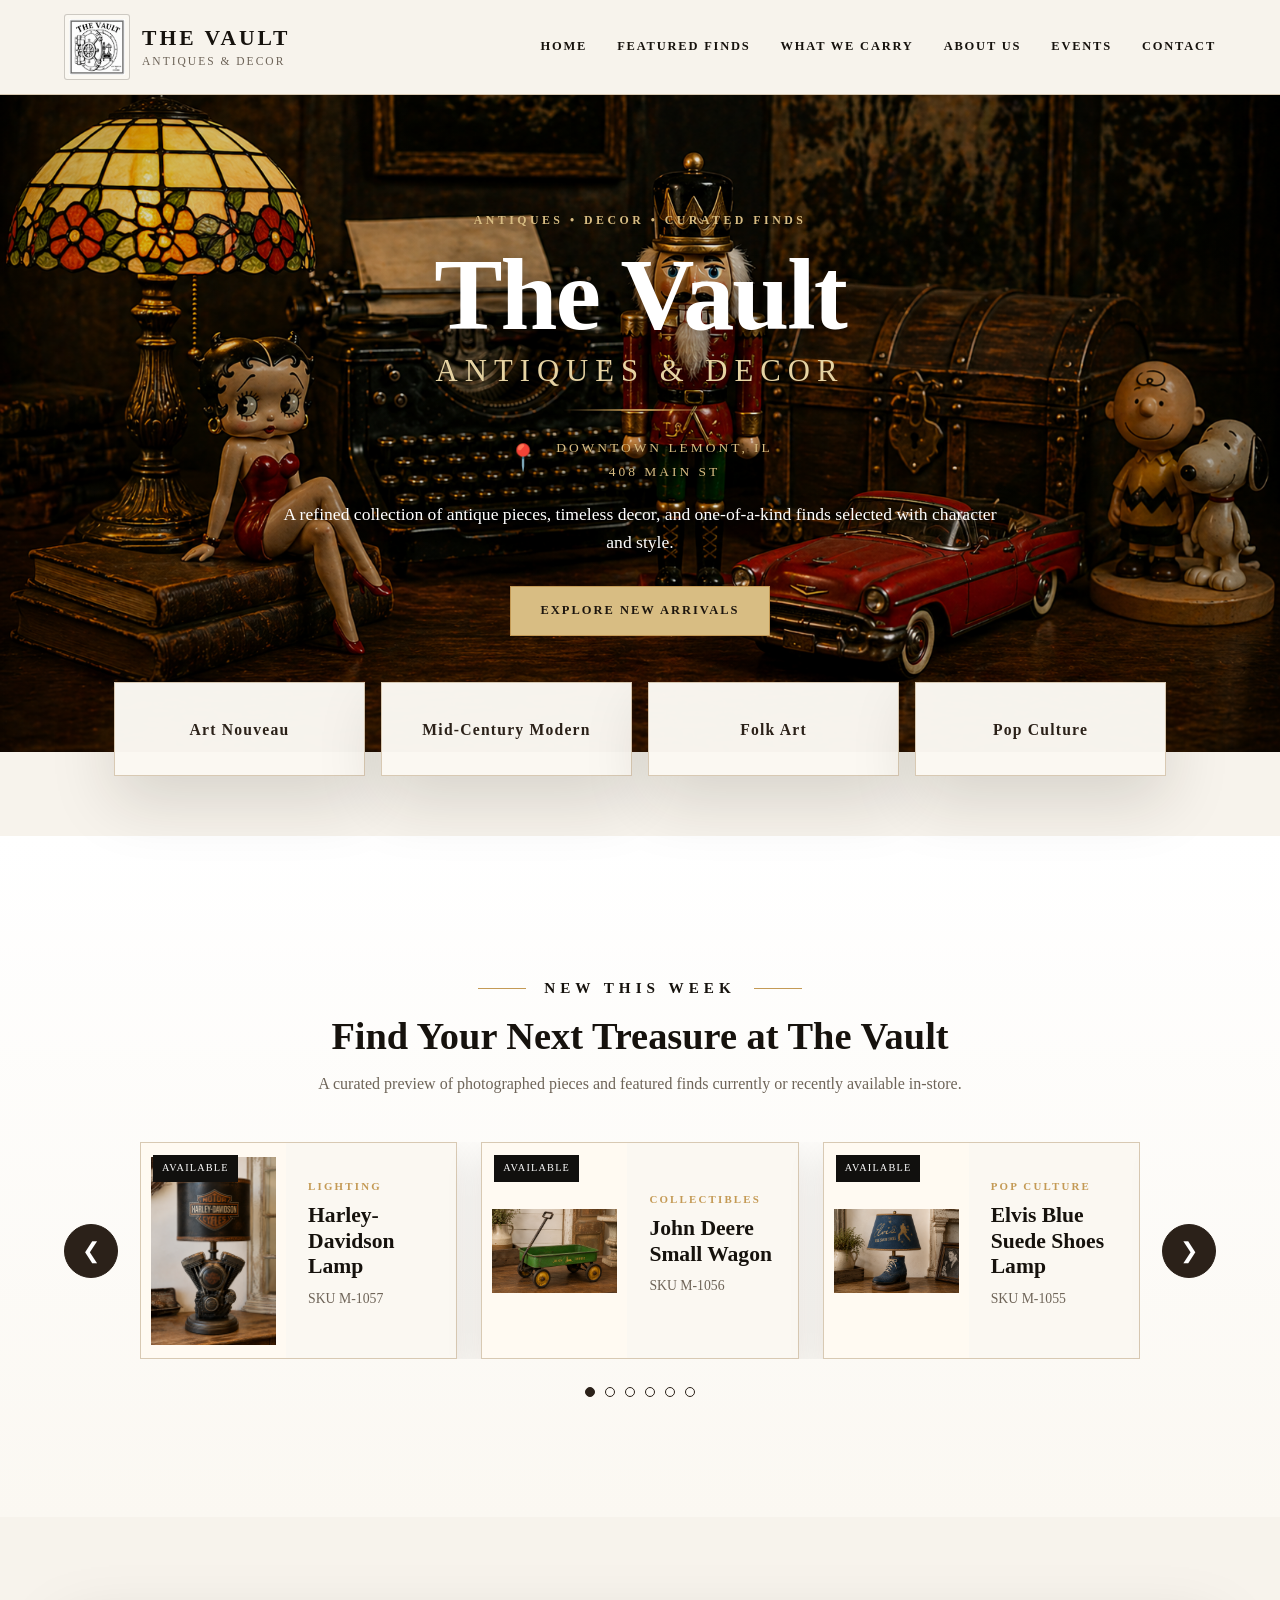
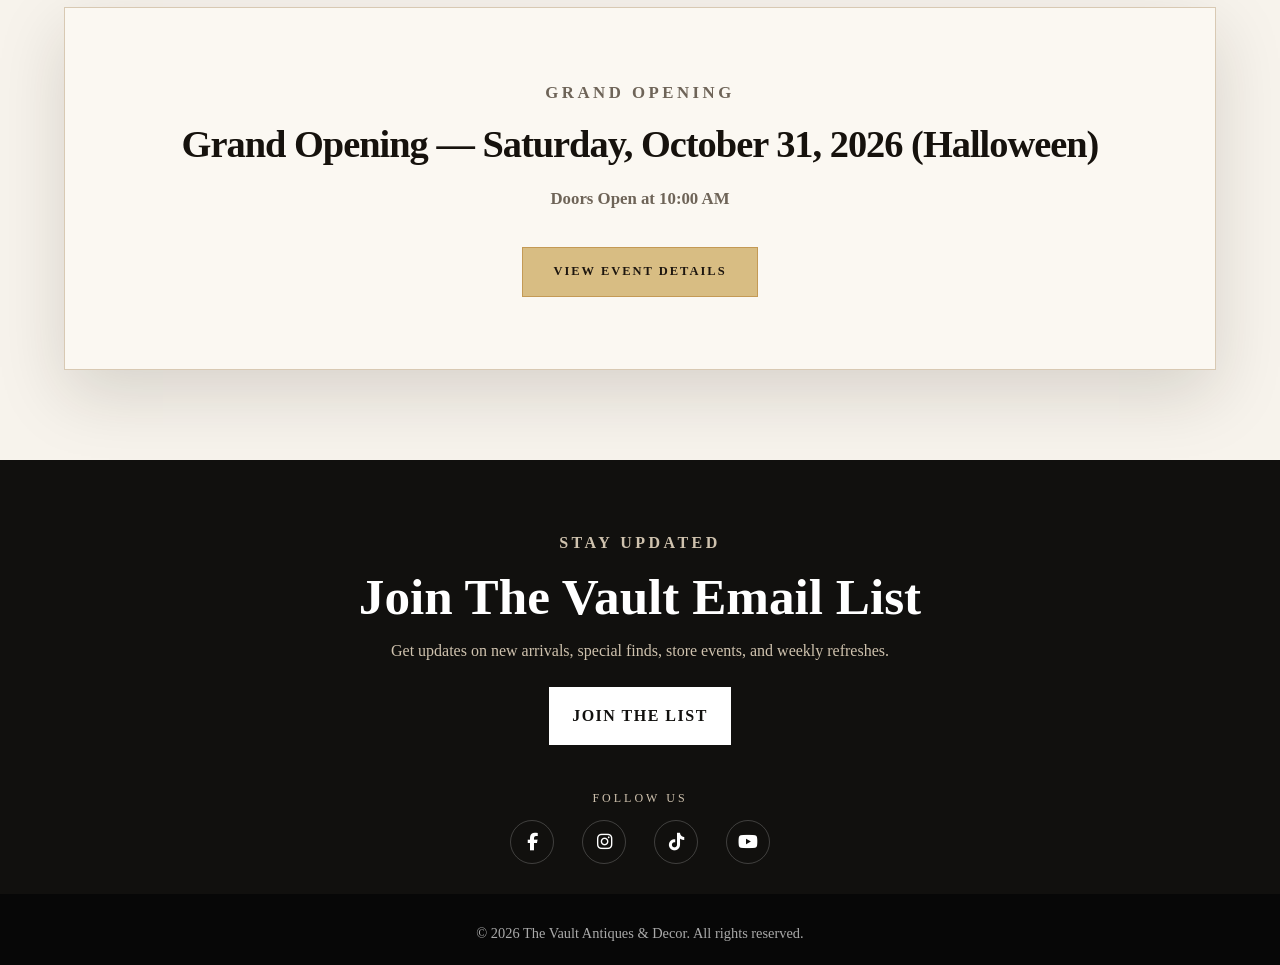
==== commit 405f2cc1: "Prepare website for grand opening" ====
--- a/index.html
+++ b/index.html
@@ -145,7 +145,6 @@
         <p>
           A curated preview of photographed pieces and featured finds currently or recently available in-store.
         </p>
-        <p class="preview-note">Soft opening preview: featured photos shown here are test examples while we prepare the store.</p>
       </div>
 
       <div class="carousel-shell">
@@ -175,13 +174,11 @@
 ===================================================== -->
 <section id="events" class="events-section">
   <div class="event-card">
-    <p class="eyebrow">Upcoming Event</p>
-
-    <h2>Grand Opening Coming Soon</h2>
-
-    <p>
-      Join us for our first official event at The Vault Antiques & Decor. More details will be announced soon.
-    </p>
+    <p class="eyebrow">Grand Opening</p>
+
+    <h2 class="grand-opening-heading">Grand Opening &mdash; Saturday, October 31, 2026 (Halloween)</h2>
+
+    <p><strong>Doors Open at 10:00 AM</strong></p>
 
     <a href="events.html" class="secondary-btn">View Event Details</a>
   </div>
@@ -211,9 +208,10 @@
   <p class="social-label">Follow Us</p>
 
   <div class="social-links">
-    <a href="#" aria-label="Instagram"><i class="fab fa-instagram"></i></a>
-    <a href="#" aria-label="Facebook"><i class="fab fa-facebook-f"></i></a>
-    <a href="#" aria-label="TikTok"><i class="fab fa-tiktok"></i></a>
+    <a href="https://www.facebook.com/profile.php?id=61595099978414" target="_blank" rel="noopener noreferrer" aria-label="Follow The Vault Antiques & Decor on Facebook"><i class="fab fa-facebook-f" aria-hidden="true"></i></a>
+    <a href="https://www.instagram.com/thevaultantiquesanddecor/" target="_blank" rel="noopener noreferrer" aria-label="Follow The Vault Antiques & Decor on Instagram"><i class="fab fa-instagram" aria-hidden="true"></i></a>
+    <a href="https://www.tiktok.com/@thevaultantiquesanddecor" target="_blank" rel="noopener noreferrer" aria-label="Follow The Vault Antiques & Decor on TikTok"><i class="fab fa-tiktok" aria-hidden="true"></i></a>
+    <a href="https://www.youtube.com/channel/UCxyMr5SCbkeIt9cslSGVCfg" target="_blank" rel="noopener noreferrer" aria-label="Follow The Vault Antiques & Decor on YouTube"><i class="fab fa-youtube" aria-hidden="true"></i></a>
   </div>
 </div>
 
@@ -227,7 +225,7 @@
      FOOTER
 ===================================================== -->
 <footer class="site-footer">
-  <p>&copy; 2026 The Vault Antiques & Decor. All rights reserved.</p>
+  <p class="footer-copyright">&copy; 2026 The Vault Antiques & Decor. All rights reserved.</p>
 </footer>
 
 
--- a/styles.css
+++ b/styles.css
@@ -673,6 +673,16 @@
   white-space: nowrap;
 }
 
+.event-card .grand-opening-heading {
+  max-width: 1080px;
+  padding: 0 12px;
+  font-size: clamp(2rem, 3vw, 3.35rem);
+  line-height: 1.12;
+  white-space: normal;
+  text-wrap: balance;
+  overflow-wrap: normal;
+}
+
 .event-card p {
   max-width: 680px;
   margin: 0 auto;
@@ -829,11 +839,29 @@
 ========================================================= */
 
 .site-footer {
-  padding: 14px 5%;
+  padding: 28px 5% 20px;
   background: #070707;
   color: #aaa;
   text-align: center;
   font-size: 0.9rem;
+}
+
+.footer-social-invitation {
+  color: #cfc2ae;
+  margin-bottom: 14px;
+}
+
+.site-footer .footer-social-links {
+  margin-bottom: 18px;
+}
+
+.site-footer .footer-social-links a {
+  width: 40px;
+  height: 40px;
+}
+
+.footer-copyright {
+  color: #aaa;
 }
 
 /* =========================================================
@@ -1758,9 +1786,14 @@
 }
 
 .events-hero-content h1 {
-  font-size: clamp(3.2rem, 7vw, 6.8rem);
+  font-size: clamp(2.25rem, 7vw, 6.8rem);
   line-height: 0.95;
   margin: 14px 0;
+}
+
+.events-title-line {
+  display: block;
+  white-space: nowrap;
 }
 
 .events-hero-date {
@@ -1822,6 +1855,10 @@
   text-transform: uppercase;
   letter-spacing: 2px;
   font-size: 0.78rem;
+}
+
+.event-location {
+  white-space: pre-line;
 }
 
 
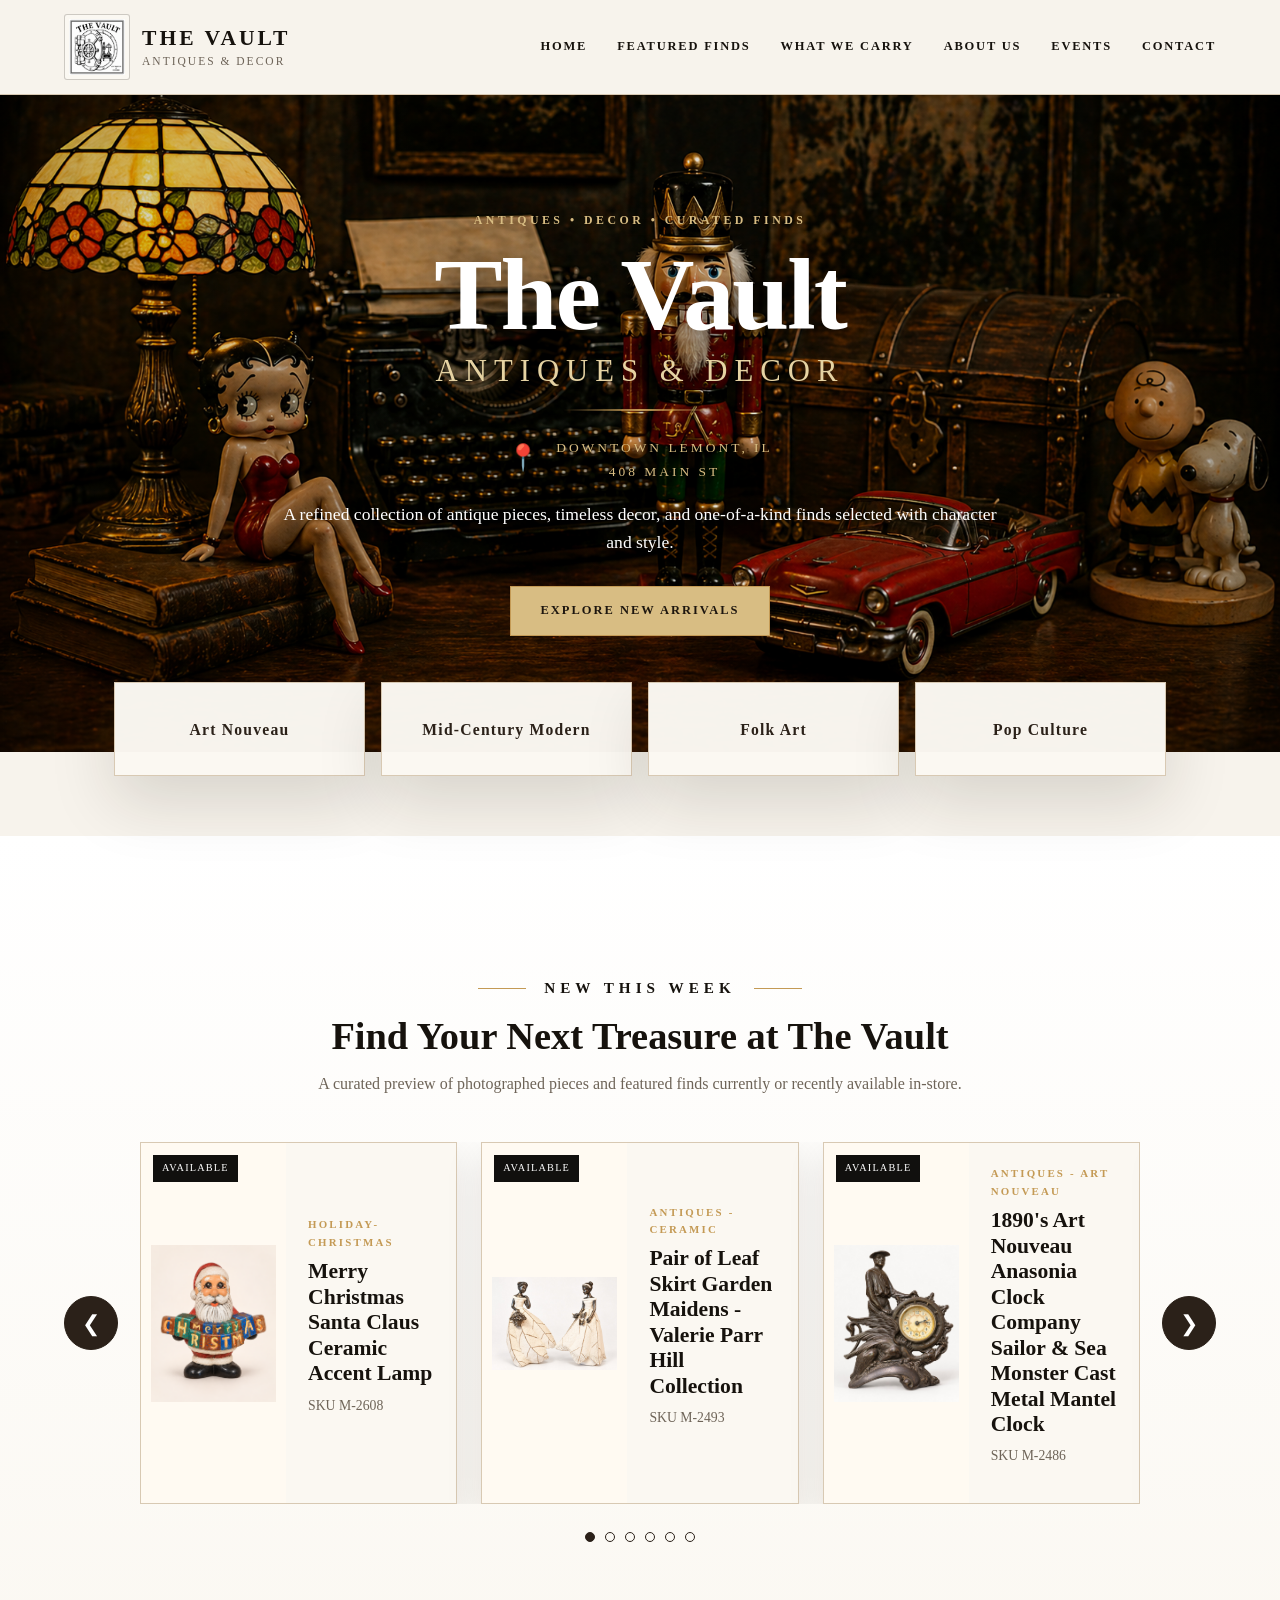
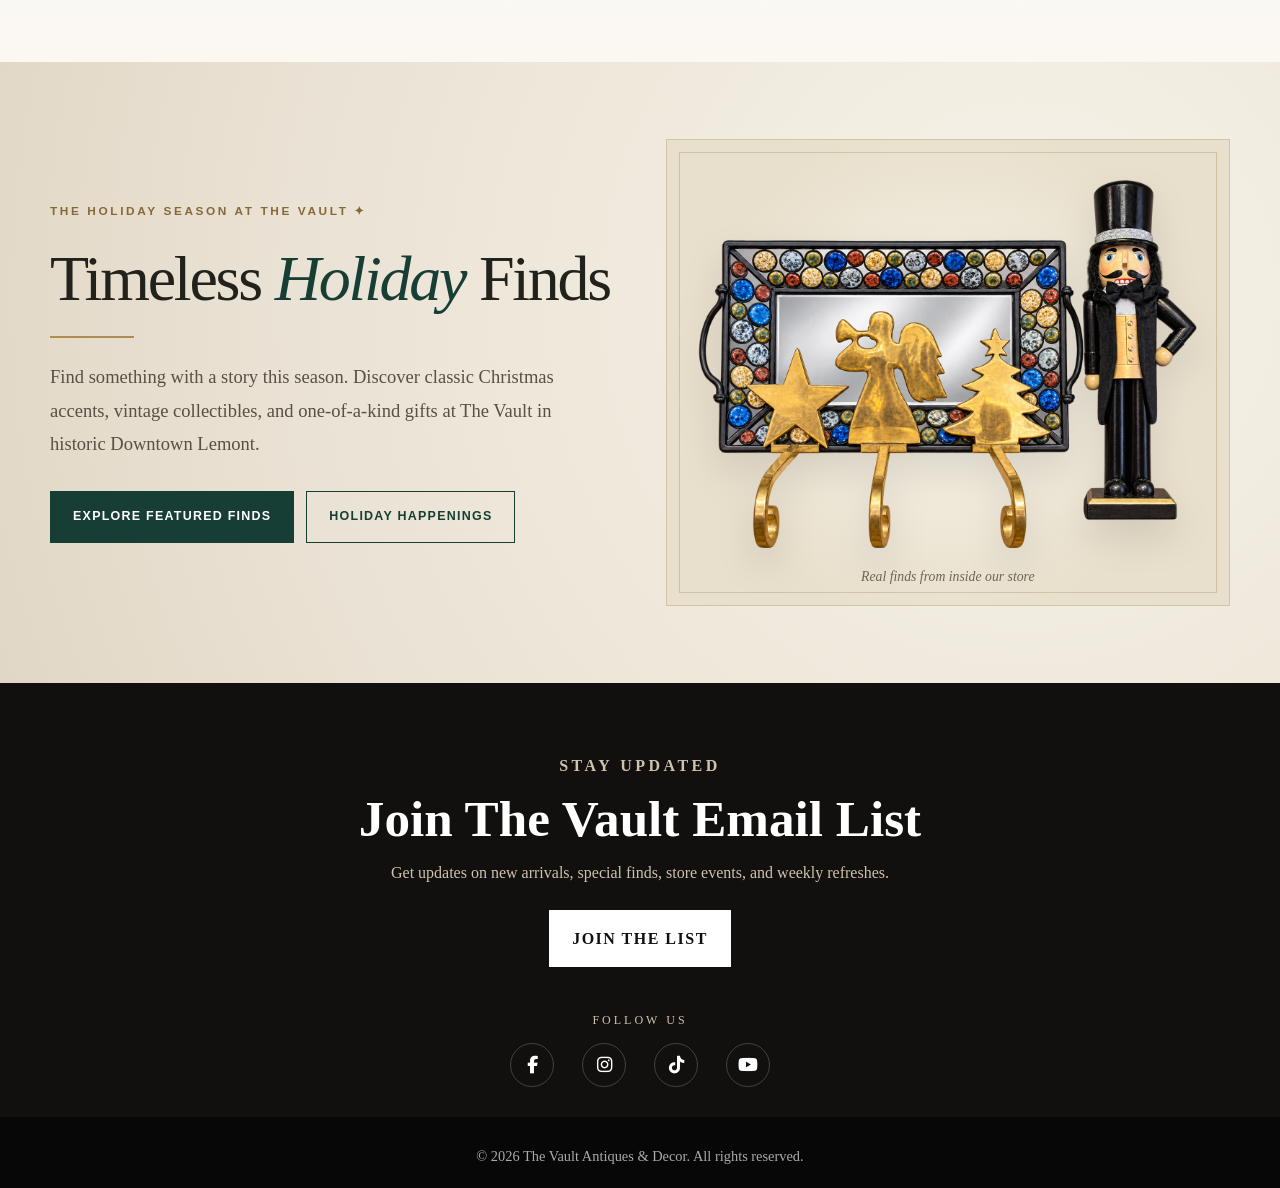
==== commit 237bf271: "Publish holiday website updates and 13 Featured Finds" ====
--- a/index.html
+++ b/index.html
@@ -17,7 +17,8 @@
 
   <!-- Main stylesheet -->
   <link rel="stylesheet" href="styles.css" />
-  <link rel="stylesheet" href="https://cdnjs.cloudflare.com/ajax/libs/font-awesome/6.5.0/css/all.min.css">
+  <link rel="stylesheet" href="holiday.css" />
+  <link rel="stylesheet" href="https://cdnjs.cloudflare.com/ajax/libs/font-awesome/6.5.0/css/all.min.css">
 </head>
 
 <body>
@@ -97,7 +98,8 @@
 
         <p class="hero-text">
           A refined collection of antique pieces, timeless decor, and one-of-a-kind finds selected with character and style.
-        </p>
+        </p>
+
 
         <a href="#new-this-week" class="primary-btn">Explore New Arrivals</a>
 
@@ -172,17 +174,26 @@
 <!-- =====================================================
      EVENTS SECTION
 ===================================================== -->
-<section id="events" class="events-section">
-  <div class="event-card">
-    <p class="eyebrow">Grand Opening</p>
-
-    <h2 class="grand-opening-heading">Grand Opening &mdash; Saturday, October 31, 2026 (Halloween)</h2>
-
-    <p><strong>Doors Open at 10:00 AM</strong></p>
-
-    <a href="events.html" class="secondary-btn">View Event Details</a>
-  </div>
-</section>
+<!-- HOLIDAY 2026: seasonal feature (replaces October grand opening) -->
+<section id="events" class="hv-home-feature" aria-labelledby="hv-home-title">
+  <div class="hv-home-inner">
+    <div class="hv-home-copy">
+      <p class="hv-kicker">The holiday season at The Vault <span aria-hidden="true">✦</span></p>
+      <h2 id="hv-home-title">Timeless <em>Holiday</em> Finds</h2>
+      <div class="hv-rule" aria-hidden="true"></div>
+      <p>Find something with a story this season. Discover classic Christmas accents, vintage collectibles, and one-of-a-kind gifts at The Vault in historic Downtown Lemont.</p>
+      <div class="hv-actions">
+        <a href="products.html" class="hv-btn hv-btn-dark">Explore Featured Finds</a>
+        <a href="events.html" class="hv-btn hv-btn-outline">Holiday Happenings</a>
+      </div>
+    </div>
+    <div class="hv-home-art">
+      <img src="images/holiday/holiday-finds.png" loading="lazy" alt="Actual items at The Vault: brass stocking hangers and a black Christmas nutcracker" />
+      <p>Real finds from inside our store</p>
+    </div>
+  </div>
+</section>
+
 
 
 <!-- =====================================================
--- a/styles.css
+++ b/styles.css
@@ -1873,7 +1873,8 @@
   margin: 0 auto;
 
   display: grid;
-  grid-template-columns: repeat(4, 1fr);
+  grid-template-columns: repeat(3, calc((100% - 72px) / 4));
+  justify-content: center;
   gap: 24px;
 }
 
--- a/holiday.css
+++ b/holiday.css
@@ -0,0 +1,53 @@
+/* The Vault 2026 holiday DEV styling — layered over existing site styles. */
+.hv-home-feature,.hv-events-main{--hv-cream:#f7f1e6;--hv-green:#173e34;--hv-gold:#b18b50;--hv-text:#27241f;color:var(--hv-text)}
+.hv-home-feature *,.hv-events-main *{box-sizing:border-box}
+.hv-kicker{text-transform:uppercase;letter-spacing:.22em;font-family:Arial,sans-serif;font-size:.74rem;font-weight:700;color:#876939;margin:0 0 1.35rem}
+.hv-home-feature{background:radial-gradient(circle at 80% 38%,#f7f3e9 0,#eae2d4 67%,#e1d7c6 100%);padding:clamp(3rem,6vw,6rem) max(24px,calc((100vw - 1180px)/2))}
+.hv-home-inner{max-width:1180px;margin:auto;display:grid;grid-template-columns:1fr 1fr;align-items:center;gap:clamp(2rem,4vw,5rem)}
+.hv-home-copy h2,.hv-events-copy h1,.hv-center-intro h2,.hv-visit h2,.hv-newsletter h2{font-family:Georgia,'Times New Roman',serif;font-weight:400;line-height:1.12;letter-spacing:-.035em;color:#22221d}
+.hv-home-copy h2{font-size:clamp(3rem,5vw,5rem);margin:0 0 1.3rem}
+.hv-home-copy h2 em,.hv-events-copy h1 em{font-weight:400;color:var(--hv-green)}
+.hv-home-copy>p:not(.hv-kicker),.hv-events-copy>p:not(.hv-kicker){font-family:Georgia,serif;font-size:clamp(1.04rem,1.45vw,1.23rem);line-height:1.8;max-width:560px;color:#585047}
+.hv-rule{width:84px;height:2px;background:var(--hv-gold);margin:1.35rem 0 1.4rem}
+.hv-actions{display:flex;flex-wrap:wrap;gap:12px;margin-top:1.9rem}
+.hv-btn{display:inline-flex;align-items:center;justify-content:center;padding:15px 22px;text-decoration:none!important;min-height:48px;font-family:Arial,sans-serif;font-size:.78rem;text-transform:uppercase;font-weight:700;letter-spacing:.1em;transition:transform .2s,background .2s}
+.hv-btn:hover{transform:translateY(-2px)}
+.hv-btn-dark{background:var(--hv-green);color:white!important;border:1px solid var(--hv-green)}
+.hv-btn-outline{color:var(--hv-green)!important;border:1px solid var(--hv-green);background:transparent}
+.hv-home-art{background:radial-gradient(circle at center,#f9f5ea 0%,#e8dfcc 70%);border:1px solid #d3c4a6;position:relative;min-height:380px;padding:28px 20px 13px;display:flex;flex-direction:column;justify-content:center;align-items:center}
+.hv-home-art:before,.hv-events-art:before{content:'';position:absolute;inset:12px;border:1px solid rgba(159,126,75,.3);pointer-events:none}
+.hv-home-art img{display:block;max-width:100%;width:100%;max-height:460px;object-fit:contain;filter:drop-shadow(0 18px 18px rgba(0,0,0,.1))}
+.hv-home-art p,.hv-events-art span{font-family:Georgia,serif;font-style:italic;font-size:.86rem;color:#716558;text-align:center;margin:6px 0 4px}
+.hv-events-main{background:#f6f1e8}
+.hv-events-hero{background:radial-gradient(circle at 70% 40%,#f7f2e5,#e5ddcc 78%);padding:clamp(3rem,5vw,5.5rem) max(24px,calc((100vw - 1200px)/2));display:grid;grid-template-columns:.94fr 1.06fr;align-items:center;gap:clamp(1.5rem,4vw,5rem);min-height:580px}
+.hv-events-copy h1{font-size:clamp(3.1rem,5.4vw,5.7rem);margin:0}
+.hv-events-copy h1 em{display:block}
+.hv-events-art{position:relative;border:1px solid #ccb992;background:radial-gradient(circle at center,#fbf7ee,#eee5d3);min-height:445px;padding:24px;display:flex;flex-direction:column;justify-content:center;align-items:center}
+.hv-events-art img{width:100%;max-height:470px;object-fit:contain;filter:drop-shadow(0 20px 20px rgba(0,0,0,.12))}
+.hv-happenings{padding:clamp(3.5rem,6vw,6rem) 24px;max-width:1220px;margin:auto}
+.hv-center-intro{text-align:center;max-width:700px;margin:0 auto 2.6rem}
+.hv-center-intro h2{font-size:clamp(2.5rem,4vw,4.2rem);margin:.5rem 0}
+.hv-center-intro>p:last-child{font-family:Georgia,serif;color:#625a50;font-size:1.1rem}
+.hv-event-grid{display:grid;grid-template-columns:repeat(2,minmax(0,1fr));gap:20px}
+.hv-season-card{display:flex;gap:20px;align-items:flex-start;background:#fffdf8;border:1px solid #e1d5c2;padding:clamp(20px,3vw,34px);box-shadow:0 8px 26px rgba(53,41,25,.04)}
+.hv-season-card .hv-date{min-width:76px;display:flex;flex-direction:column;align-items:center;justify-content:center;border:1px solid #ad9a73;padding:10px 8px;color:var(--hv-green);font-family:Georgia,serif}
+.hv-date span{font-family:Arial,sans-serif;letter-spacing:.2em;font-weight:bold;font-size:.72rem}
+.hv-date strong{font-size:2rem;font-weight:400;line-height:1.3}
+.hv-card-label{font-family:Arial,sans-serif!important;text-transform:uppercase;letter-spacing:.15em;font-size:.7rem!important;font-weight:700;color:#927441!important;margin:2px 0 9px}
+.hv-season-card h3{font-family:Georgia,serif;font-size:clamp(1.35rem,2vw,1.7rem);font-weight:400;color:#203a31;margin:0 0 10px}
+.hv-season-card p:not(.hv-card-label){font-size:.96rem;line-height:1.75;color:#5b5449;margin:0}
+.hv-season-card a,.hv-visit-info a{color:#1b5440;font-weight:bold;text-underline-offset:3px;display:inline-block;margin-top:15px}
+.hv-feature-card{border-color:#bca478;background:#faf5e8}
+.hv-visit{background:#e8dfcd;padding:clamp(3rem,5vw,5rem) max(24px,calc((100vw - 1160px)/2));display:grid;grid-template-columns:1fr 1fr;gap:clamp(2rem,5vw,5rem);align-items:center}
+.hv-visit h2{font-size:clamp(2.5rem,4vw,4rem);margin:0 0 18px}
+.hv-visit>div>p:not(.hv-kicker){font-family:Georgia,serif;line-height:1.8;color:#544b3d;max-width:500px}
+.hv-visit-info{background:#fffdf7;border:1px solid #c9b68e;padding:clamp(25px,4vw,44px)}
+.hv-visit-info h3{font-family:Georgia,serif;font-size:1.75rem;font-weight:400;color:#203a31;margin:0 0 20px}
+.hv-visit-info p{font-size:.95rem;line-height:1.75;margin:0 0 13px}
+.hv-visit-info p strong,.hv-visit-info p span{display:block}
+.hv-small-note{font-style:italic;color:#776b5e;font-size:.83rem!important}
+.hv-newsletter{text-align:center;padding:4.5rem 24px 5rem;background:#f9f5ed}
+.hv-newsletter h2{font-size:clamp(2.4rem,4vw,3.7rem);margin:0 0 12px}
+.hv-newsletter>p:not(.hv-kicker){font-family:Georgia,serif;color:#625a50;margin:0 auto 20px}
+@media(max-width:850px){.hv-home-inner,.hv-events-hero,.hv-visit{grid-template-columns:1fr}.hv-events-hero{min-height:0}.hv-events-art{min-height:340px}.hv-home-art{min-height:300px}.hv-event-grid{grid-template-columns:1fr}}
+@media(max-width:500px){.hv-home-feature,.hv-events-hero{padding:45px 20px}.hv-home-copy h2,.hv-events-copy h1{font-size:2.75rem}.hv-season-card{gap:14px;padding:18px 14px}.hv-season-card .hv-date{min-width:60px}.hv-date strong{font-size:1.5rem}.hv-actions{flex-direction:column}.hv-btn{width:100%}.hv-visit{padding:45px 20px}}
